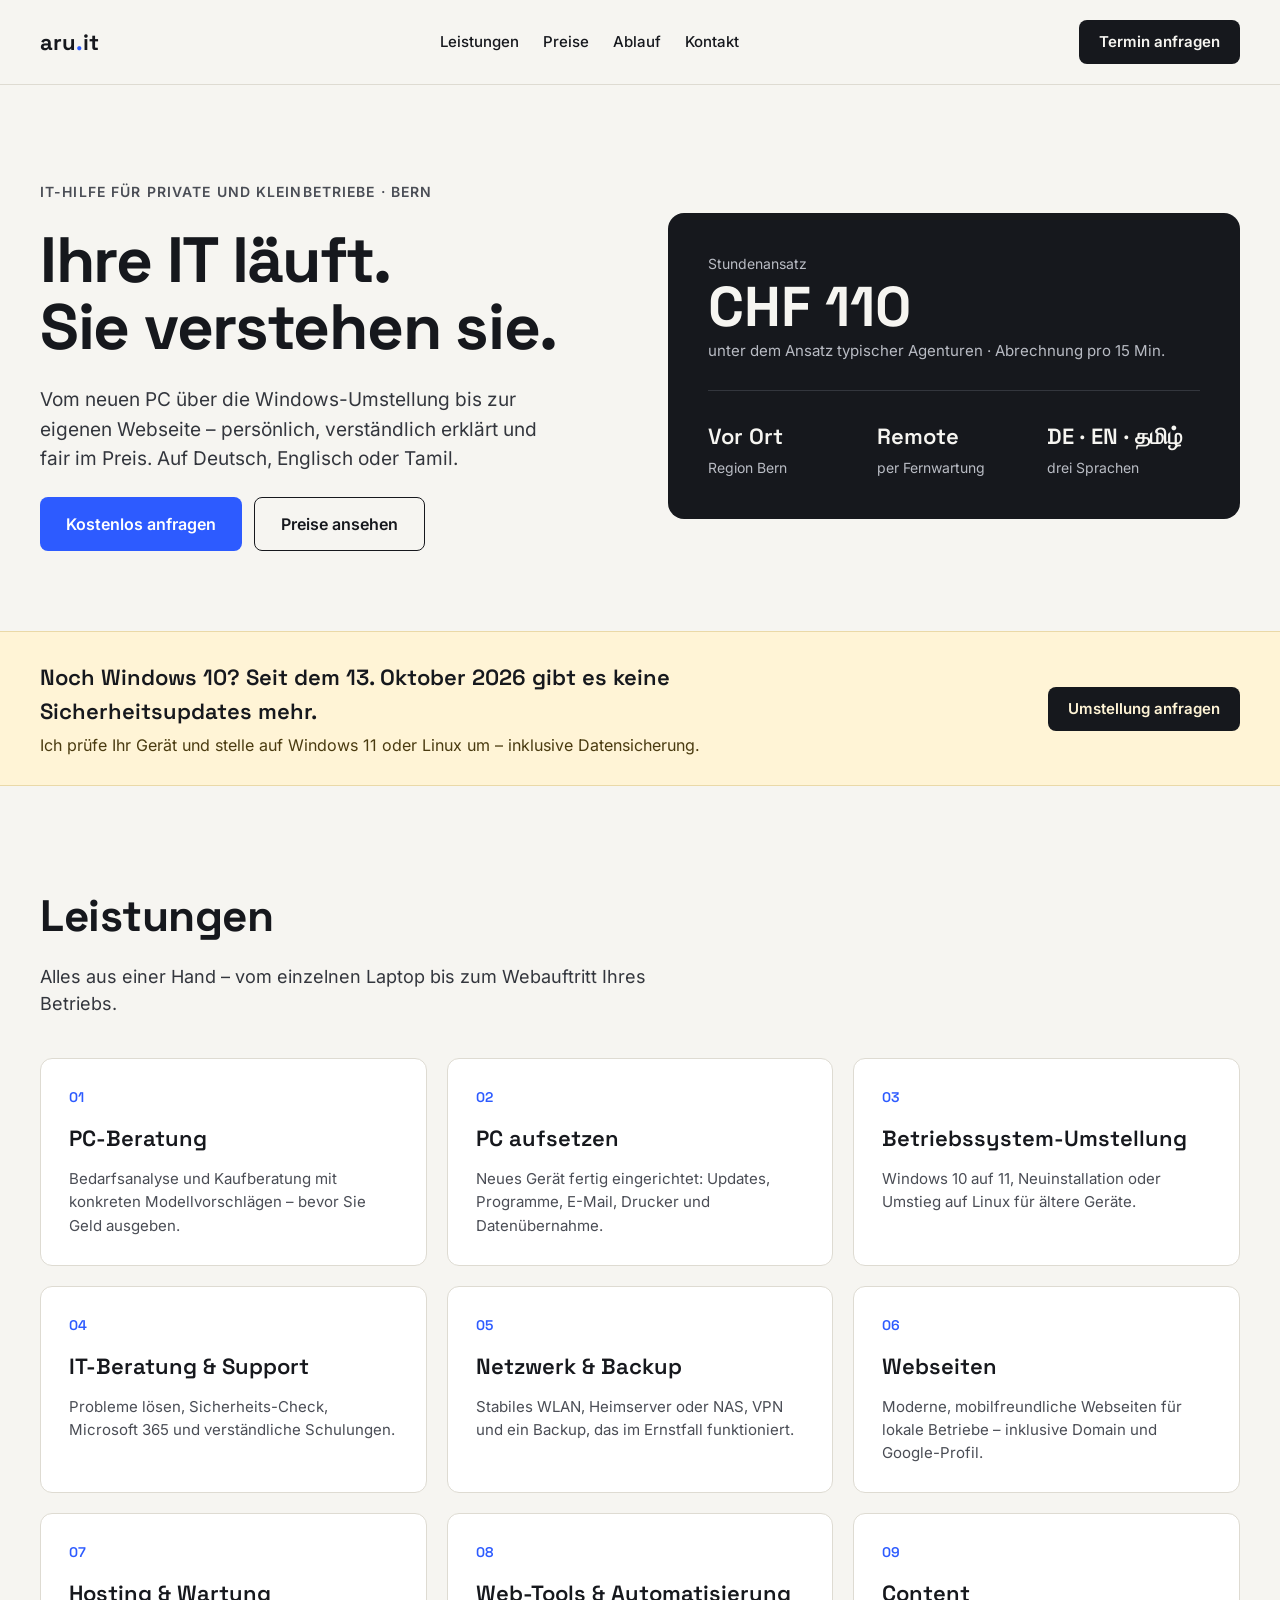
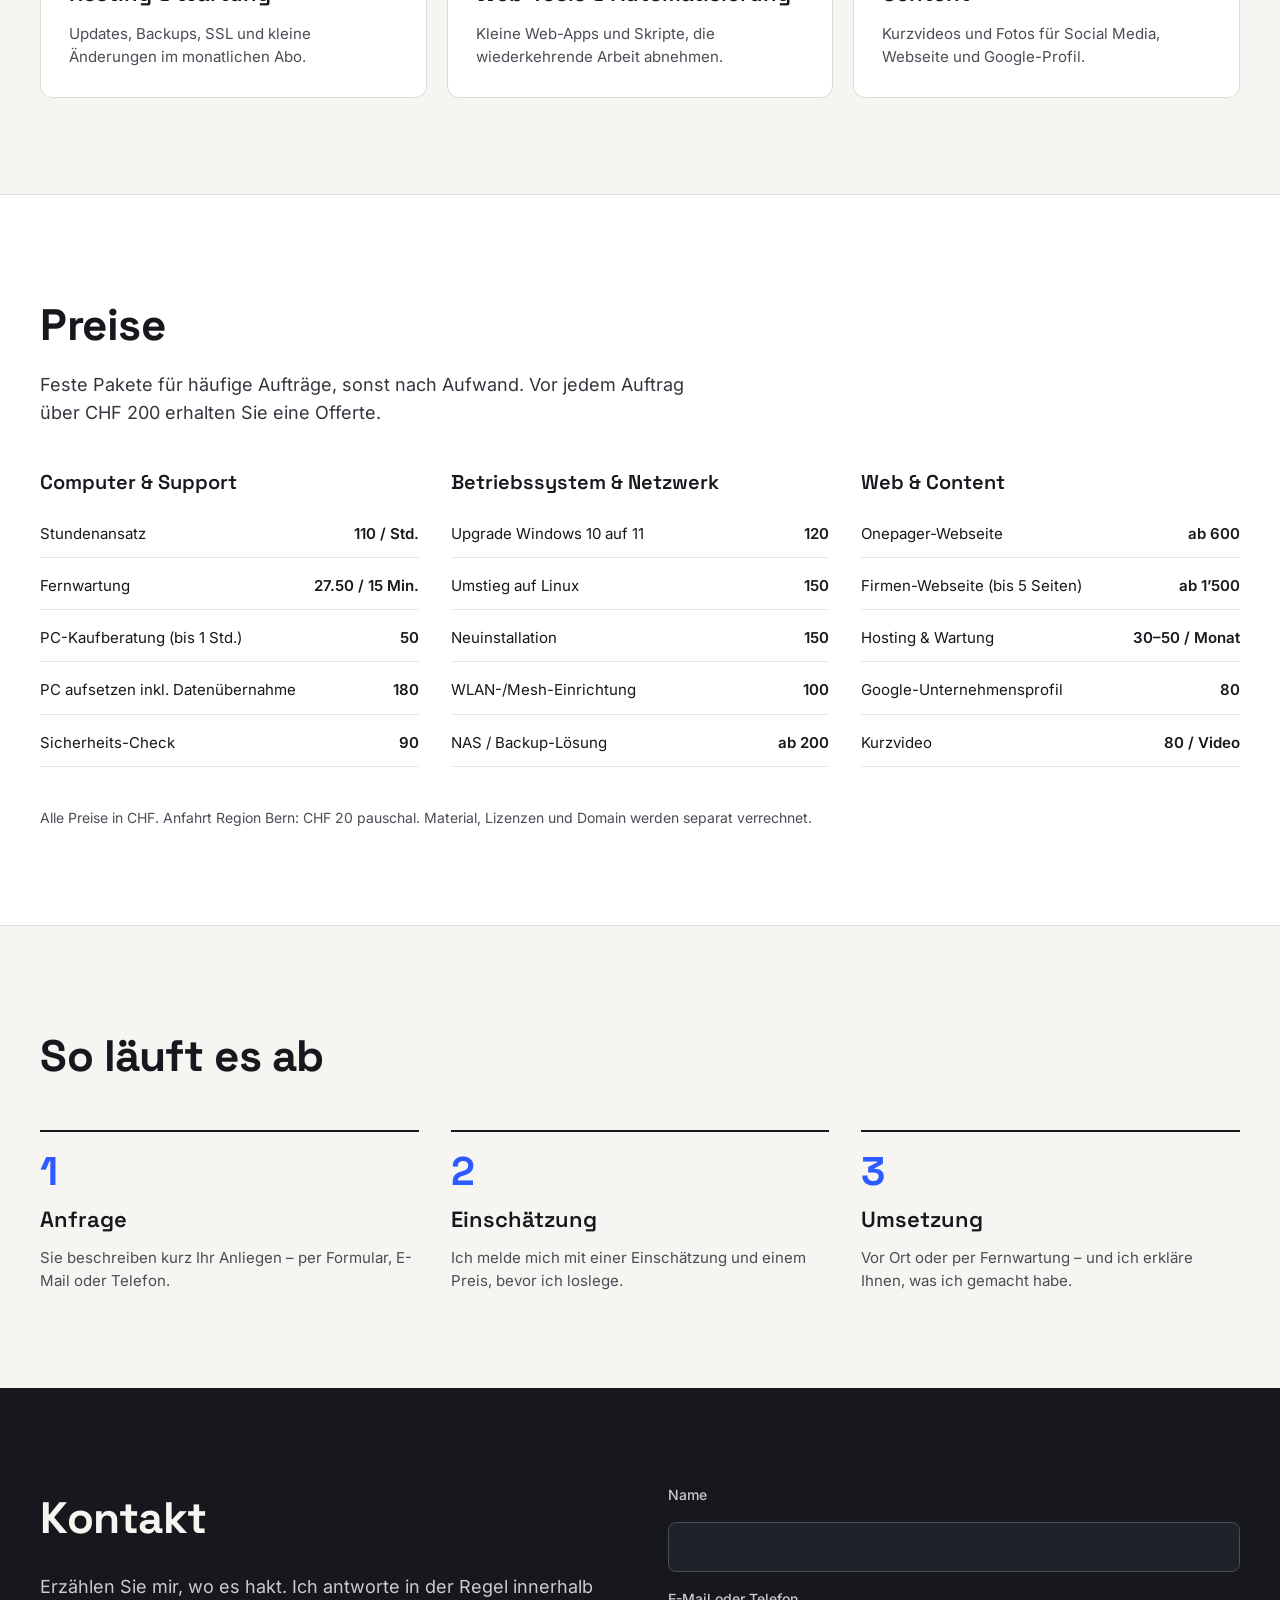
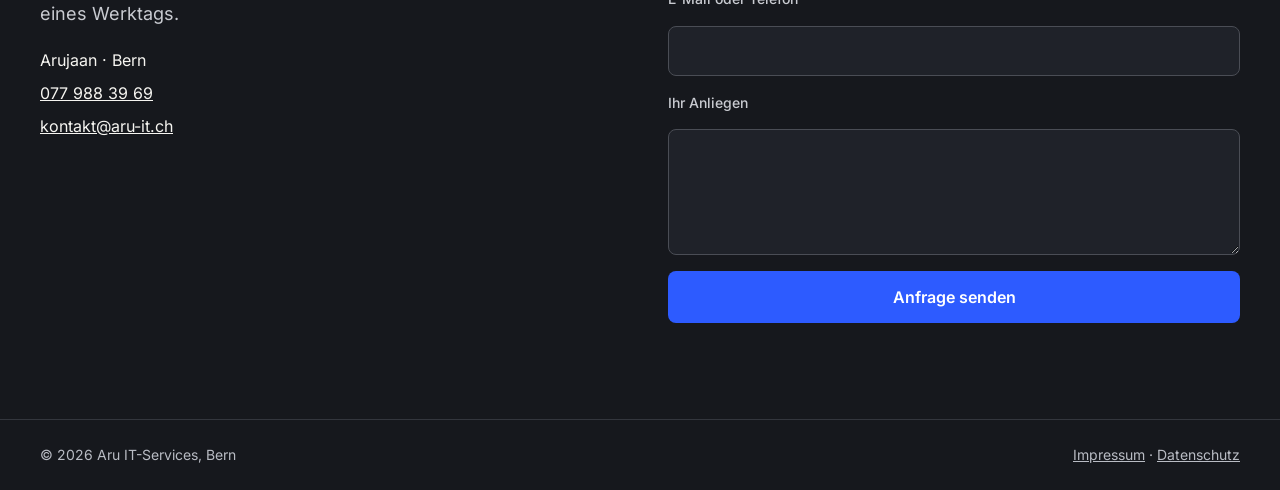
==== index.html @ 4f369b9f "Kontakt-E-Mail auf kontakt@aru-it.ch umgestellt Co-Authored-By: Claude Opus 5.5 <noreply@anthropic.c" ====
<!doctype html>
<html lang="de">
<head>
<meta charset="utf-8">
<meta name="viewport" content="width=device-width, initial-scale=1">
<title>Aru IT-Services – IT-Hilfe in Bern</title>
<meta name="description" content="IT-Hilfe für Private und Kleinbetriebe in Bern: PC-Beratung, Windows-Umstellung, Netzwerk, Backup und Webseiten.">
<link rel="stylesheet" href="/fonts/fonts.css">
<style>
body{margin:0;background:#F6F5F1}
a{color:#1F47D6}a:hover{color:#16181D}
</style>
<style>
html{scroll-behavior:smooth}
a:focus-visible,button:focus-visible,input:focus-visible,textarea:focus-visible{outline:2px solid #2D5BFF;outline-offset:3px}
@media (max-width:600px){h1{font-size:44px!important}}
</style>
</head>
<body>
<div style="font-family: Inter, system-ui, sans-serif; color: #16181D; background: #F6F5F1; line-height: 1.55">

<header style="border-bottom: 1px solid #DEDBD2; background: #F6F5F1">
<div style="max-width: 1200px; margin: 0 auto; padding: 20px 24px; display: flex; flex-wrap: wrap; align-items: center; justify-content: space-between; gap: 16px">
<a href="#top" style="font-family: 'Space Grotesk', sans-serif; font-weight: 700; font-size: 22px; color: #16181D; text-decoration: none">aru<span style="color: #2D5BFF">.</span>it</a>
<nav aria-label="Hauptnavigation" style="display: flex; flex-wrap: wrap; gap: 24px; font-size: 15px; font-weight: 500">
<a href="#leistungen" style="color: #16181D; text-decoration: none">Leistungen</a>
<a href="#preise" style="color: #16181D; text-decoration: none">Preise</a>
<a href="#ablauf" style="color: #16181D; text-decoration: none">Ablauf</a>
<a href="#kontakt" style="color: #16181D; text-decoration: none">Kontakt</a>
</nav>
<a href="#kontakt" style="display: inline-flex; align-items: center; min-height: 44px; padding: 0 20px; border-radius: 8px; background: #16181D; color: #F6F5F1; text-decoration: none; font-weight: 600; font-size: 15px">Termin anfragen</a>
</div>
</header>

<section id="top" style="max-width: 1200px; margin: 0 auto; padding: 96px 24px 80px; display: grid; grid-template-columns: repeat(auto-fit, minmax(320px, 1fr)); gap: 56px; align-items: center">
<div style="display: flex; flex-direction: column; gap: 24px">
<p style="margin: 0; font-size: 14px; font-weight: 600; letter-spacing: 0.08em; text-transform: uppercase; color: #4A4D55">IT-Hilfe für Private und Kleinbetriebe · Bern</p>
<h1 style="margin: 0; font-family: 'Space Grotesk', sans-serif; font-weight: 700; font-size: 64px; line-height: 1.05; letter-spacing: -0.02em">Ihre IT läuft.<br>Sie verstehen sie.</h1>
<p style="margin: 0; font-size: 19px; max-width: 520px; color: #33363D">Vom neuen PC über die Windows-Umstellung bis zur eigenen Webseite – persönlich, verständlich erklärt und fair im Preis. Auf Deutsch, Englisch oder Tamil.</p>
<div style="display: flex; flex-wrap: wrap; gap: 12px">
<a href="#kontakt" style="display: inline-flex; align-items: center; min-height: 52px; padding: 0 26px; border-radius: 8px; background: #2D5BFF; color: #FFFFFF; text-decoration: none; font-weight: 600; font-size: 16px">Kostenlos anfragen</a>
<a href="#preise" style="display: inline-flex; align-items: center; min-height: 52px; padding: 0 26px; border-radius: 8px; border: 1.5px solid #16181D; color: #16181D; text-decoration: none; font-weight: 600; font-size: 16px">Preise ansehen</a>
</div>
</div>
<div style="background: #16181D; color: #F6F5F1; border-radius: 16px; padding: 40px; display: flex; flex-direction: column; gap: 28px">
<div style="display: flex; flex-direction: column; gap: 4px">
<span style="font-size: 14px; color: #B9BCC4">Stundenansatz</span>
<span style="font-family: 'Space Grotesk', sans-serif; font-size: 56px; font-weight: 700; line-height: 1">CHF 110</span>
<span style="font-size: 15px; color: #B9BCC4">unter dem Ansatz typischer Agenturen · Abrechnung pro 15 Min.</span>
</div>
<div style="height: 1px; background: #33363D"></div>
<div style="display: grid; grid-template-columns: repeat(3, minmax(0, 1fr)); gap: 16px">
<div style="display: flex; flex-direction: column; gap: 4px"><span style="font-family: 'Space Grotesk', sans-serif; font-size: 22px; font-weight: 600">Vor Ort</span><span style="font-size: 14px; color: #B9BCC4">Region Bern</span></div>
<div style="display: flex; flex-direction: column; gap: 4px"><span style="font-family: 'Space Grotesk', sans-serif; font-size: 22px; font-weight: 600">Remote</span><span style="font-size: 14px; color: #B9BCC4">per Fernwartung</span></div>
<div style="display: flex; flex-direction: column; gap: 4px"><span style="font-family: 'Space Grotesk', sans-serif; font-size: 22px; font-weight: 600">DE · EN · தமிழ்</span><span style="font-size: 14px; color: #B9BCC4">drei Sprachen</span></div>
</div>
</div>
</section>

<section aria-labelledby="w10" style="background: #FFF4D6; border-top: 1px solid #EAD9A8; border-bottom: 1px solid #EAD9A8">
<div style="max-width: 1200px; margin: 0 auto; padding: 28px 24px; display: flex; flex-wrap: wrap; align-items: center; justify-content: space-between; gap: 16px">
<div style="display: flex; flex-direction: column; gap: 4px; max-width: 780px">
<h2 id="w10" style="margin: 0; font-family: 'Space Grotesk', sans-serif; font-size: 22px; font-weight: 600">Noch Windows 10? Seit dem 13. Oktober 2026 gibt es keine Sicherheitsupdates mehr.</h2>
<p style="margin: 0; font-size: 16px; color: #4A3B10">Ich prüfe Ihr Gerät und stelle auf Windows 11 oder Linux um – inklusive Datensicherung.</p>
</div>
<a href="#kontakt" style="display: inline-flex; align-items: center; min-height: 44px; padding: 0 20px; border-radius: 8px; background: #16181D; color: #FFF4D6; text-decoration: none; font-weight: 600; font-size: 15px">Umstellung anfragen</a>
</div>
</section>

<section id="leistungen" style="max-width: 1200px; margin: 0 auto; padding: 96px 24px; display: flex; flex-direction: column; gap: 40px">
<div style="display: flex; flex-direction: column; gap: 12px; max-width: 680px">
<h2 style="margin: 0; font-family: 'Space Grotesk', sans-serif; font-size: 44px; font-weight: 700; letter-spacing: -0.01em">Leistungen</h2>
<p style="margin: 0; font-size: 18px; color: #33363D">Alles aus einer Hand – vom einzelnen Laptop bis zum Webauftritt Ihres Betriebs.</p>
</div>
<div style="display: grid; grid-template-columns: repeat(auto-fill, minmax(300px, 1fr)); gap: 20px">

<article style="background: #FFFFFF; border: 1px solid #DEDBD2; border-radius: 12px; padding: 28px; display: flex; flex-direction: column; gap: 12px">
<span style="font-family: 'Space Grotesk', sans-serif; font-size: 14px; font-weight: 600; color: #2D5BFF">01</span>
<h3 style="margin: 0; font-family: 'Space Grotesk', sans-serif; font-size: 22px; font-weight: 600">PC-Beratung</h3>
<p style="margin: 0; font-size: 15px; color: #4A4D55">Bedarfsanalyse und Kaufberatung mit konkreten Modellvorschlägen – bevor Sie Geld ausgeben.</p>
</article>

<article style="background: #FFFFFF; border: 1px solid #DEDBD2; border-radius: 12px; padding: 28px; display: flex; flex-direction: column; gap: 12px">
<span style="font-family: 'Space Grotesk', sans-serif; font-size: 14px; font-weight: 600; color: #2D5BFF">02</span>
<h3 style="margin: 0; font-family: 'Space Grotesk', sans-serif; font-size: 22px; font-weight: 600">PC aufsetzen</h3>
<p style="margin: 0; font-size: 15px; color: #4A4D55">Neues Gerät fertig eingerichtet: Updates, Programme, E-Mail, Drucker und Datenübernahme.</p>
</article>

<article style="background: #FFFFFF; border: 1px solid #DEDBD2; border-radius: 12px; padding: 28px; display: flex; flex-direction: column; gap: 12px">
<span style="font-family: 'Space Grotesk', sans-serif; font-size: 14px; font-weight: 600; color: #2D5BFF">03</span>
<h3 style="margin: 0; font-family: 'Space Grotesk', sans-serif; font-size: 22px; font-weight: 600">Betriebssystem-Umstellung</h3>
<p style="margin: 0; font-size: 15px; color: #4A4D55">Windows 10 auf 11, Neuinstallation oder Umstieg auf Linux für ältere Geräte.</p>
</article>

<article style="background: #FFFFFF; border: 1px solid #DEDBD2; border-radius: 12px; padding: 28px; display: flex; flex-direction: column; gap: 12px">
<span style="font-family: 'Space Grotesk', sans-serif; font-size: 14px; font-weight: 600; color: #2D5BFF">04</span>
<h3 style="margin: 0; font-family: 'Space Grotesk', sans-serif; font-size: 22px; font-weight: 600">IT-Beratung &amp; Support</h3>
<p style="margin: 0; font-size: 15px; color: #4A4D55">Probleme lösen, Sicherheits-Check, Microsoft 365 und verständliche Schulungen.</p>
</article>

<article style="background: #FFFFFF; border: 1px solid #DEDBD2; border-radius: 12px; padding: 28px; display: flex; flex-direction: column; gap: 12px">
<span style="font-family: 'Space Grotesk', sans-serif; font-size: 14px; font-weight: 600; color: #2D5BFF">05</span>
<h3 style="margin: 0; font-family: 'Space Grotesk', sans-serif; font-size: 22px; font-weight: 600">Netzwerk &amp; Backup</h3>
<p style="margin: 0; font-size: 15px; color: #4A4D55">Stabiles WLAN, Heimserver oder NAS, VPN und ein Backup, das im Ernstfall funktioniert.</p>
</article>

<article style="background: #FFFFFF; border: 1px solid #DEDBD2; border-radius: 12px; padding: 28px; display: flex; flex-direction: column; gap: 12px">
<span style="font-family: 'Space Grotesk', sans-serif; font-size: 14px; font-weight: 600; color: #2D5BFF">06</span>
<h3 style="margin: 0; font-family: 'Space Grotesk', sans-serif; font-size: 22px; font-weight: 600">Webseiten</h3>
<p style="margin: 0; font-size: 15px; color: #4A4D55">Moderne, mobilfreundliche Webseiten für lokale Betriebe – inklusive Domain und Google-Profil.</p>
</article>

<article style="background: #FFFFFF; border: 1px solid #DEDBD2; border-radius: 12px; padding: 28px; display: flex; flex-direction: column; gap: 12px">
<span style="font-family: 'Space Grotesk', sans-serif; font-size: 14px; font-weight: 600; color: #2D5BFF">07</span>
<h3 style="margin: 0; font-family: 'Space Grotesk', sans-serif; font-size: 22px; font-weight: 600">Hosting &amp; Wartung</h3>
<p style="margin: 0; font-size: 15px; color: #4A4D55">Updates, Backups, SSL und kleine Änderungen im monatlichen Abo.</p>
</article>

<article style="background: #FFFFFF; border: 1px solid #DEDBD2; border-radius: 12px; padding: 28px; display: flex; flex-direction: column; gap: 12px">
<span style="font-family: 'Space Grotesk', sans-serif; font-size: 14px; font-weight: 600; color: #2D5BFF">08</span>
<h3 style="margin: 0; font-family: 'Space Grotesk', sans-serif; font-size: 22px; font-weight: 600">Web-Tools &amp; Automatisierung</h3>
<p style="margin: 0; font-size: 15px; color: #4A4D55">Kleine Web-Apps und Skripte, die wiederkehrende Arbeit abnehmen.</p>
</article>

<article style="background: #FFFFFF; border: 1px solid #DEDBD2; border-radius: 12px; padding: 28px; display: flex; flex-direction: column; gap: 12px">
<span style="font-family: 'Space Grotesk', sans-serif; font-size: 14px; font-weight: 600; color: #2D5BFF">09</span>
<h3 style="margin: 0; font-family: 'Space Grotesk', sans-serif; font-size: 22px; font-weight: 600">Content</h3>
<p style="margin: 0; font-size: 15px; color: #4A4D55">Kurzvideos und Fotos für Social Media, Webseite und Google-Profil.</p>
</article>

</div>
</section>

<section id="preise" style="background: #FFFFFF; border-top: 1px solid #DEDBD2; border-bottom: 1px solid #DEDBD2">
<div style="max-width: 1200px; margin: 0 auto; padding: 96px 24px; display: flex; flex-direction: column; gap: 40px">
<div style="display: flex; flex-direction: column; gap: 12px; max-width: 680px">
<h2 style="margin: 0; font-family: 'Space Grotesk', sans-serif; font-size: 44px; font-weight: 700; letter-spacing: -0.01em">Preise</h2>
<p style="margin: 0; font-size: 18px; color: #33363D">Feste Pakete für häufige Aufträge, sonst nach Aufwand. Vor jedem Auftrag über CHF 200 erhalten Sie eine Offerte.</p>
</div>
<div style="display: grid; grid-template-columns: repeat(auto-fit, minmax(300px, 1fr)); gap: 32px">

<div style="display: flex; flex-direction: column; gap: 4px">
<h3 style="margin: 0 0 8px; font-family: 'Space Grotesk', sans-serif; font-size: 20px; font-weight: 600">Computer &amp; Support</h3>

<div style="display: flex; justify-content: space-between; gap: 16px; padding: 12px 0; border-bottom: 1px solid #EAE7DF; font-size: 15px">
<span>Stundenansatz</span>
<span style="font-weight: 600; white-space: nowrap">110 / Std.</span>
</div>

<div style="display: flex; justify-content: space-between; gap: 16px; padding: 12px 0; border-bottom: 1px solid #EAE7DF; font-size: 15px">
<span>Fernwartung</span>
<span style="font-weight: 600; white-space: nowrap">27.50 / 15 Min.</span>
</div>

<div style="display: flex; justify-content: space-between; gap: 16px; padding: 12px 0; border-bottom: 1px solid #EAE7DF; font-size: 15px">
<span>PC-Kaufberatung (bis 1 Std.)</span>
<span style="font-weight: 600; white-space: nowrap">50</span>
</div>

<div style="display: flex; justify-content: space-between; gap: 16px; padding: 12px 0; border-bottom: 1px solid #EAE7DF; font-size: 15px">
<span>PC aufsetzen inkl. Datenübernahme</span>
<span style="font-weight: 600; white-space: nowrap">180</span>
</div>

<div style="display: flex; justify-content: space-between; gap: 16px; padding: 12px 0; border-bottom: 1px solid #EAE7DF; font-size: 15px">
<span>Sicherheits-Check</span>
<span style="font-weight: 600; white-space: nowrap">90</span>
</div>

</div>
<div style="display: flex; flex-direction: column; gap: 4px">
<h3 style="margin: 0 0 8px; font-family: 'Space Grotesk', sans-serif; font-size: 20px; font-weight: 600">Betriebssystem &amp; Netzwerk</h3>

<div style="display: flex; justify-content: space-between; gap: 16px; padding: 12px 0; border-bottom: 1px solid #EAE7DF; font-size: 15px">
<span>Upgrade Windows 10 auf 11</span>
<span style="font-weight: 600; white-space: nowrap">120</span>
</div>

<div style="display: flex; justify-content: space-between; gap: 16px; padding: 12px 0; border-bottom: 1px solid #EAE7DF; font-size: 15px">
<span>Umstieg auf Linux</span>
<span style="font-weight: 600; white-space: nowrap">150</span>
</div>

<div style="display: flex; justify-content: space-between; gap: 16px; padding: 12px 0; border-bottom: 1px solid #EAE7DF; font-size: 15px">
<span>Neuinstallation</span>
<span style="font-weight: 600; white-space: nowrap">150</span>
</div>

<div style="display: flex; justify-content: space-between; gap: 16px; padding: 12px 0; border-bottom: 1px solid #EAE7DF; font-size: 15px">
<span>WLAN-/Mesh-Einrichtung</span>
<span style="font-weight: 600; white-space: nowrap">100</span>
</div>

<div style="display: flex; justify-content: space-between; gap: 16px; padding: 12px 0; border-bottom: 1px solid #EAE7DF; font-size: 15px">
<span>NAS / Backup-Lösung</span>
<span style="font-weight: 600; white-space: nowrap">ab 200</span>
</div>

</div>
<div style="display: flex; flex-direction: column; gap: 4px">
<h3 style="margin: 0 0 8px; font-family: 'Space Grotesk', sans-serif; font-size: 20px; font-weight: 600">Web &amp; Content</h3>

<div style="display: flex; justify-content: space-between; gap: 16px; padding: 12px 0; border-bottom: 1px solid #EAE7DF; font-size: 15px">
<span>Onepager-Webseite</span>
<span style="font-weight: 600; white-space: nowrap">ab 600</span>
</div>

<div style="display: flex; justify-content: space-between; gap: 16px; padding: 12px 0; border-bottom: 1px solid #EAE7DF; font-size: 15px">
<span>Firmen-Webseite (bis 5 Seiten)</span>
<span style="font-weight: 600; white-space: nowrap">ab 1’500</span>
</div>

<div style="display: flex; justify-content: space-between; gap: 16px; padding: 12px 0; border-bottom: 1px solid #EAE7DF; font-size: 15px">
<span>Hosting &amp; Wartung</span>
<span style="font-weight: 600; white-space: nowrap">30–50 / Monat</span>
</div>

<div style="display: flex; justify-content: space-between; gap: 16px; padding: 12px 0; border-bottom: 1px solid #EAE7DF; font-size: 15px">
<span>Google-Unternehmensprofil</span>
<span style="font-weight: 600; white-space: nowrap">80</span>
</div>

<div style="display: flex; justify-content: space-between; gap: 16px; padding: 12px 0; border-bottom: 1px solid #EAE7DF; font-size: 15px">
<span>Kurzvideo</span>
<span style="font-weight: 600; white-space: nowrap">80 / Video</span>
</div>

</div>
</div>
<p style="margin: 0; font-size: 14px; color: #4A4D55">Alle Preise in CHF. Anfahrt Region Bern: CHF 20 pauschal. Material, Lizenzen und Domain werden separat verrechnet.</p>
</div>
</section>

<section id="ablauf" style="max-width: 1200px; margin: 0 auto; padding: 96px 24px; display: flex; flex-direction: column; gap: 40px">
<h2 style="margin: 0; font-family: 'Space Grotesk', sans-serif; font-size: 44px; font-weight: 700; letter-spacing: -0.01em">So läuft es ab</h2>
<ol style="margin: 0; padding: 0; list-style: none; display: grid; grid-template-columns: repeat(auto-fit, minmax(260px, 1fr)); gap: 32px">
<li style="display: flex; flex-direction: column; gap: 10px; border-top: 2px solid #16181D; padding-top: 20px">
<span style="font-family: 'Space Grotesk', sans-serif; font-size: 40px; font-weight: 700; color: #2D5BFF; line-height: 1">1</span>
<h3 style="margin: 0; font-family: 'Space Grotesk', sans-serif; font-size: 22px; font-weight: 600">Anfrage</h3>
<p style="margin: 0; font-size: 15px; color: #4A4D55">Sie beschreiben kurz Ihr Anliegen – per Formular, E-Mail oder Telefon.</p>
</li>
<li style="display: flex; flex-direction: column; gap: 10px; border-top: 2px solid #16181D; padding-top: 20px">
<span style="font-family: 'Space Grotesk', sans-serif; font-size: 40px; font-weight: 700; color: #2D5BFF; line-height: 1">2</span>
<h3 style="margin: 0; font-family: 'Space Grotesk', sans-serif; font-size: 22px; font-weight: 600">Einschätzung</h3>
<p style="margin: 0; font-size: 15px; color: #4A4D55">Ich melde mich mit einer Einschätzung und einem Preis, bevor ich loslege.</p>
</li>
<li style="display: flex; flex-direction: column; gap: 10px; border-top: 2px solid #16181D; padding-top: 20px">
<span style="font-family: 'Space Grotesk', sans-serif; font-size: 40px; font-weight: 700; color: #2D5BFF; line-height: 1">3</span>
<h3 style="margin: 0; font-family: 'Space Grotesk', sans-serif; font-size: 22px; font-weight: 600">Umsetzung</h3>
<p style="margin: 0; font-size: 15px; color: #4A4D55">Vor Ort oder per Fernwartung – und ich erkläre Ihnen, was ich gemacht habe.</p>
</li>
</ol>
</section>

<section id="kontakt" style="background: #16181D; color: #F6F5F1">
<div style="max-width: 1200px; margin: 0 auto; padding: 96px 24px; display: grid; grid-template-columns: repeat(auto-fit, minmax(320px, 1fr)); gap: 56px">
<div style="display: flex; flex-direction: column; gap: 20px">
<h2 style="margin: 0; font-family: 'Space Grotesk', sans-serif; font-size: 44px; font-weight: 700; letter-spacing: -0.01em">Kontakt</h2>
<p style="margin: 0; font-size: 18px; color: #C9CBD1">Erzählen Sie mir, wo es hakt. Ich antworte in der Regel innerhalb eines Werktags.</p>
<div style="display: flex; flex-direction: column; gap: 8px; font-size: 16px">
<span>Arujaan · Bern</span>
<a href="tel:+41779883969" style="color: #F6F5F1">077 988 39 69</a>
<a href="mailto:kontakt@aru-it.ch" style="color: #F6F5F1">kontakt@aru-it.ch</a>
</div>
</div>
<form action="mailto:kontakt@aru-it.ch" method="post" enctype="text/plain" style="display: flex; flex-direction: column; gap: 16px">
<label for="f-name" style="font-size: 14px; font-weight: 500; color: #C9CBD1">Name</label>
<input id="f-name" name="Name" type="text" required style="min-height: 48px; padding: 0 14px; border-radius: 8px; border: 1px solid #4A4D55; background: #1F2229; color: #F6F5F1; font-size: 16px; font-family: inherit">
<label for="f-mail" style="font-size: 14px; font-weight: 500; color: #C9CBD1">E-Mail oder Telefon</label>
<input id="f-mail" name="Kontakt" type="text" required style="min-height: 48px; padding: 0 14px; border-radius: 8px; border: 1px solid #4A4D55; background: #1F2229; color: #F6F5F1; font-size: 16px; font-family: inherit">
<label for="f-msg" style="font-size: 14px; font-weight: 500; color: #C9CBD1">Ihr Anliegen</label>
<textarea id="f-msg" name="Anliegen" required rows="5" style="padding: 12px 14px; border-radius: 8px; border: 1px solid #4A4D55; background: #1F2229; color: #F6F5F1; font-size: 16px; font-family: inherit; resize: vertical"></textarea>
<button type="submit" style="min-height: 52px; border: 0; border-radius: 8px; background: #2D5BFF; color: #FFFFFF; font-weight: 600; font-size: 16px; font-family: inherit; cursor: pointer">Anfrage senden</button>
</form>
</div>
</section>

<footer style="background: #16181D; border-top: 1px solid #33363D; color: #B9BCC4">
<div style="max-width: 1200px; margin: 0 auto; padding: 24px; display: flex; flex-wrap: wrap; justify-content: space-between; gap: 12px; font-size: 14px">
<span>© 2026 Aru IT-Services, Bern</span>
<span><a href="/impressum.html" style="color: #B9BCC4">Impressum</a> · <a href="/datenschutz.html" style="color: #B9BCC4">Datenschutz</a></span>
</div>
</footer>

</div>
</body>
</html>
---- fonts/fonts.css ----
@font-face{font-family:'Inter';font-style:normal;font-weight:400;font-display:swap;src:url('/fonts/inter-latin-400-normal.woff2') format('woff2');}
@font-face{font-family:'Inter';font-style:normal;font-weight:500;font-display:swap;src:url('/fonts/inter-latin-500-normal.woff2') format('woff2');}
@font-face{font-family:'Inter';font-style:normal;font-weight:600;font-display:swap;src:url('/fonts/inter-latin-600-normal.woff2') format('woff2');}
@font-face{font-family:'Space Grotesk';font-style:normal;font-weight:500;font-display:swap;src:url('/fonts/space-grotesk-latin-500-normal.woff2') format('woff2');}
@font-face{font-family:'Space Grotesk';font-style:normal;font-weight:600;font-display:swap;src:url('/fonts/space-grotesk-latin-600-normal.woff2') format('woff2');}
@font-face{font-family:'Space Grotesk';font-style:normal;font-weight:700;font-display:swap;src:url('/fonts/space-grotesk-latin-700-normal.woff2') format('woff2');}
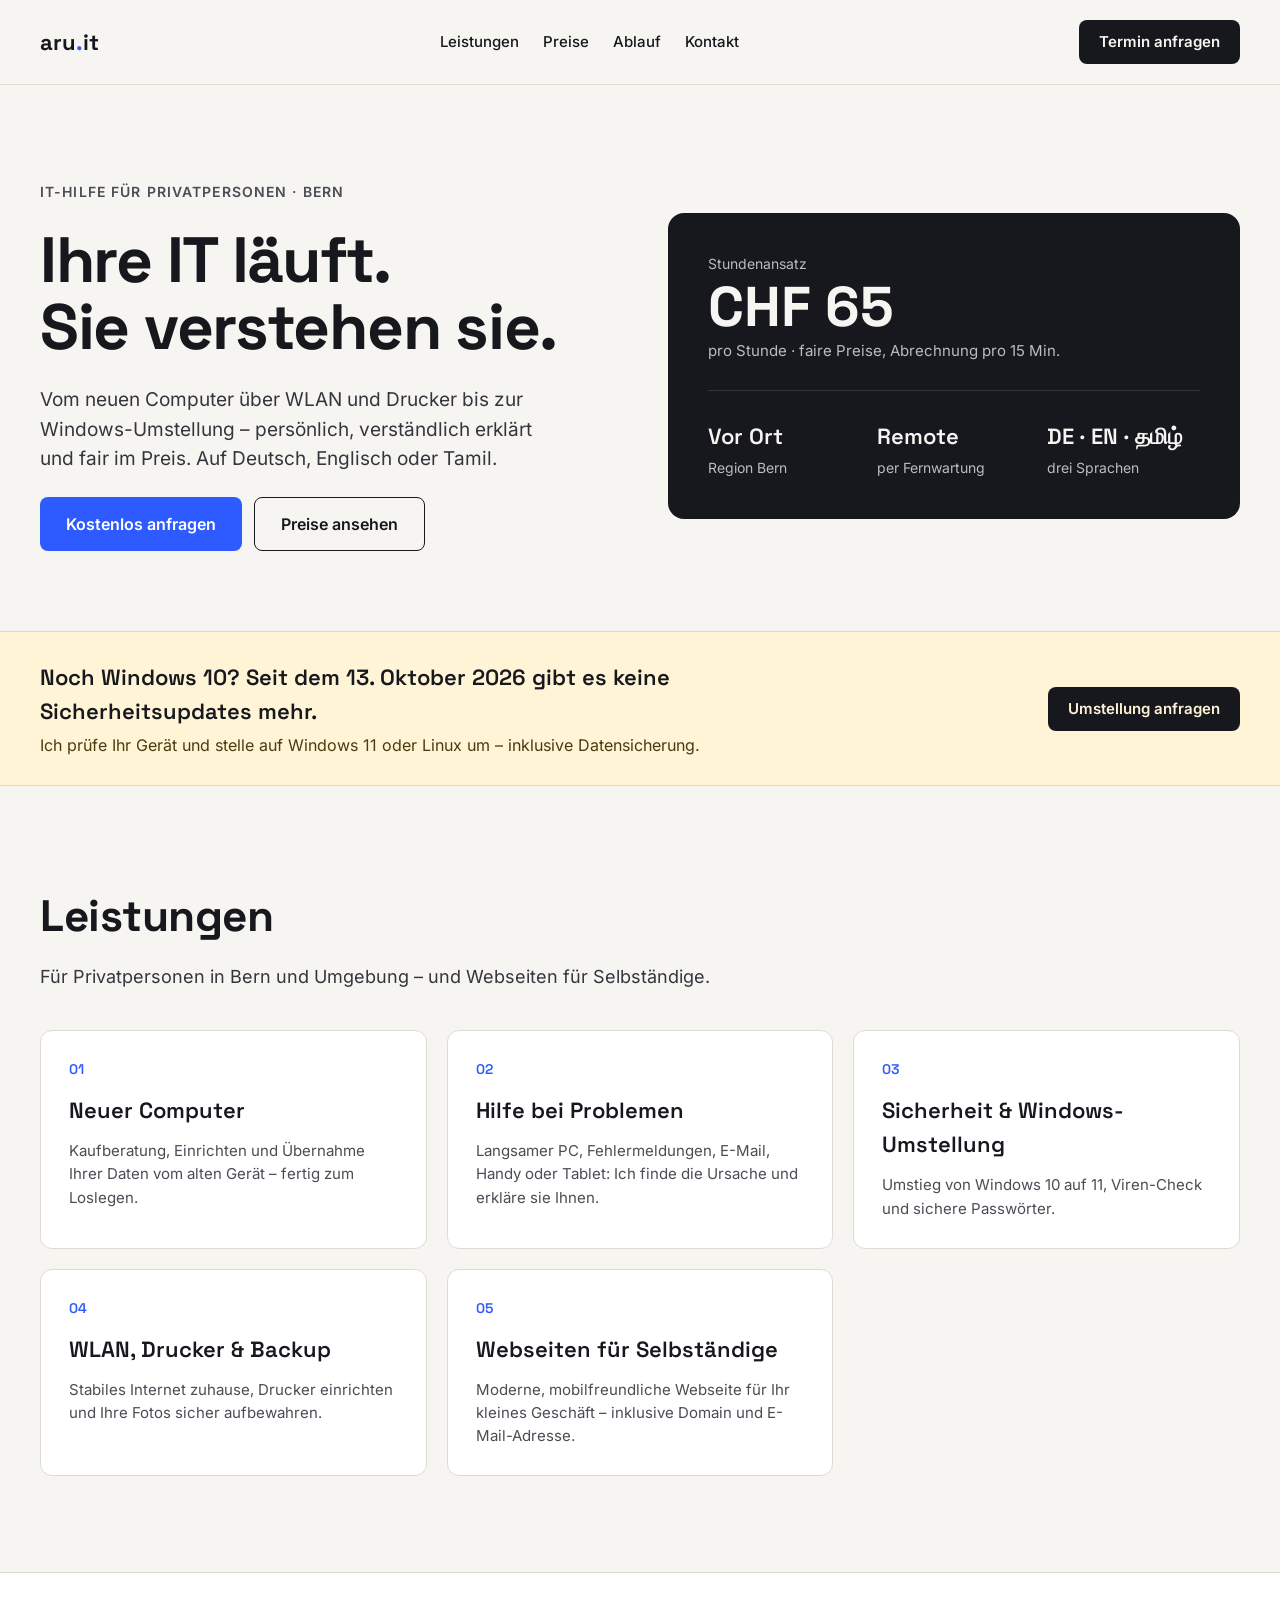
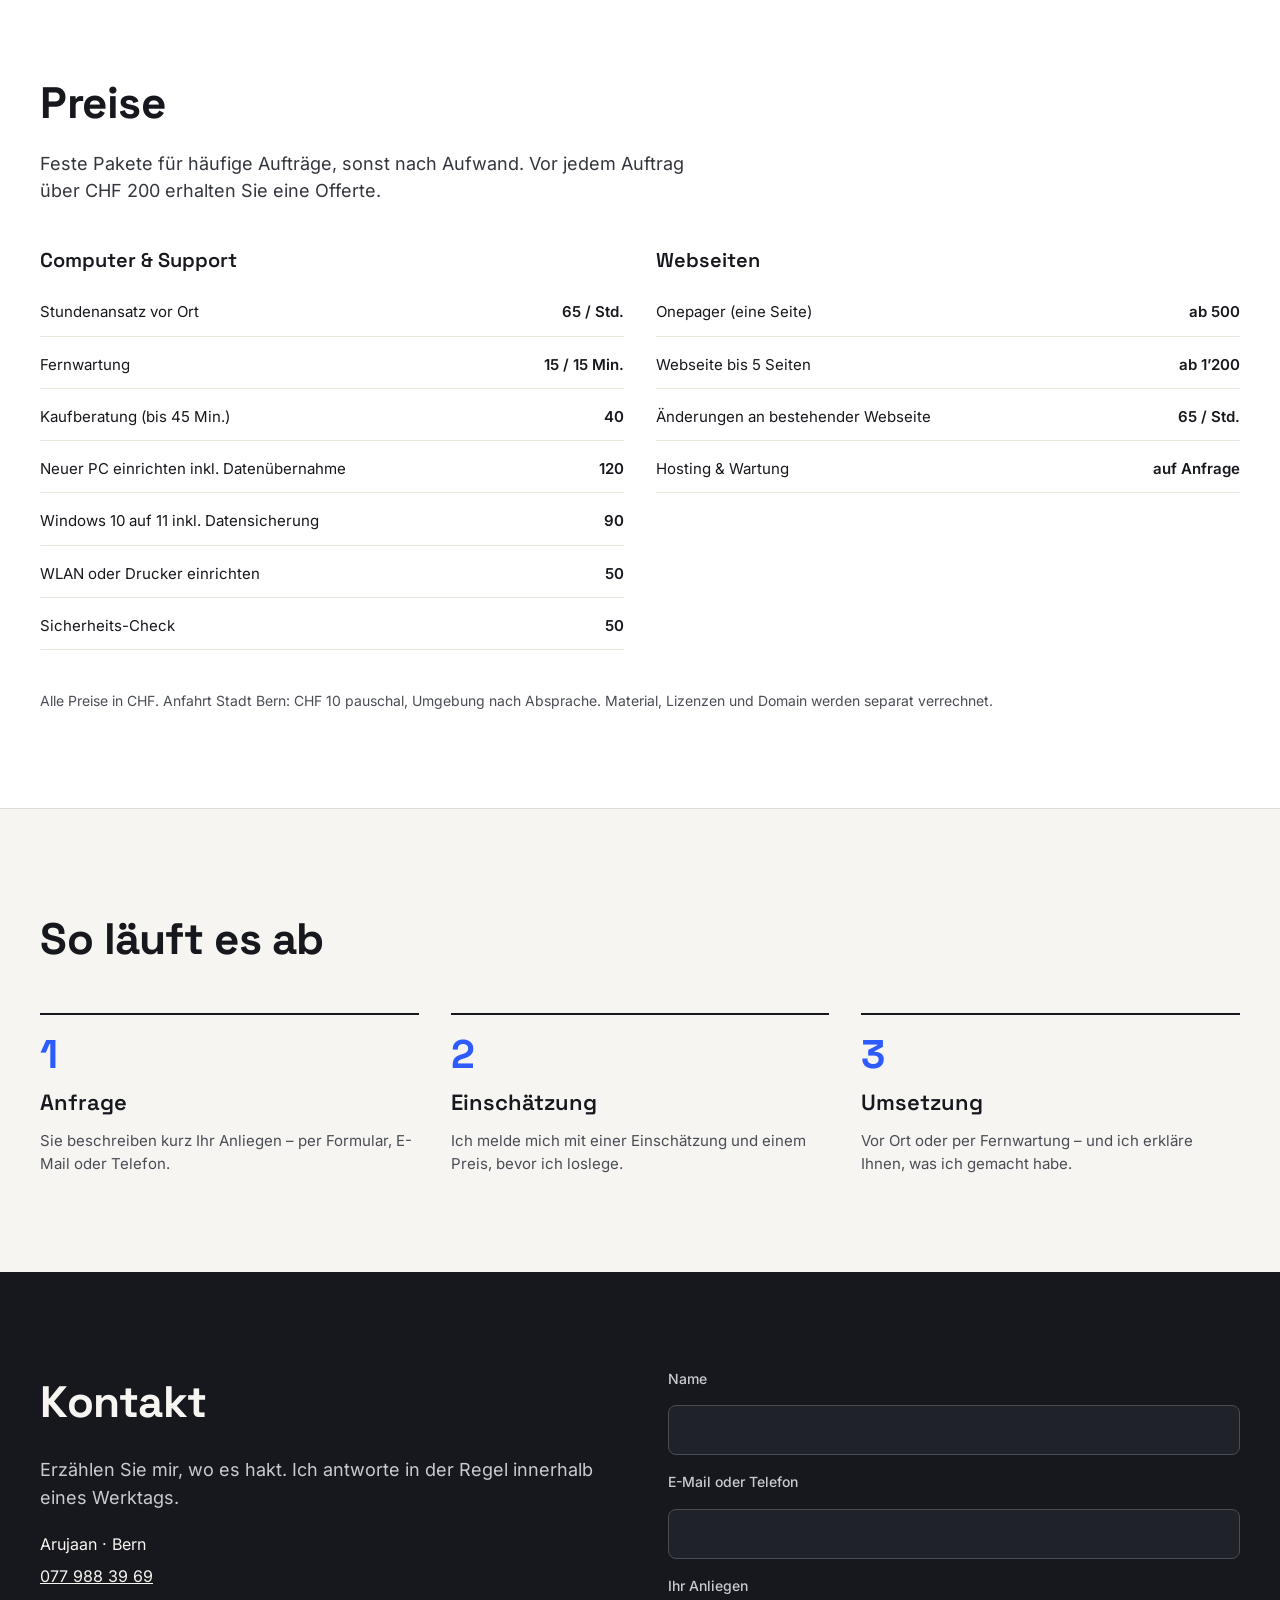
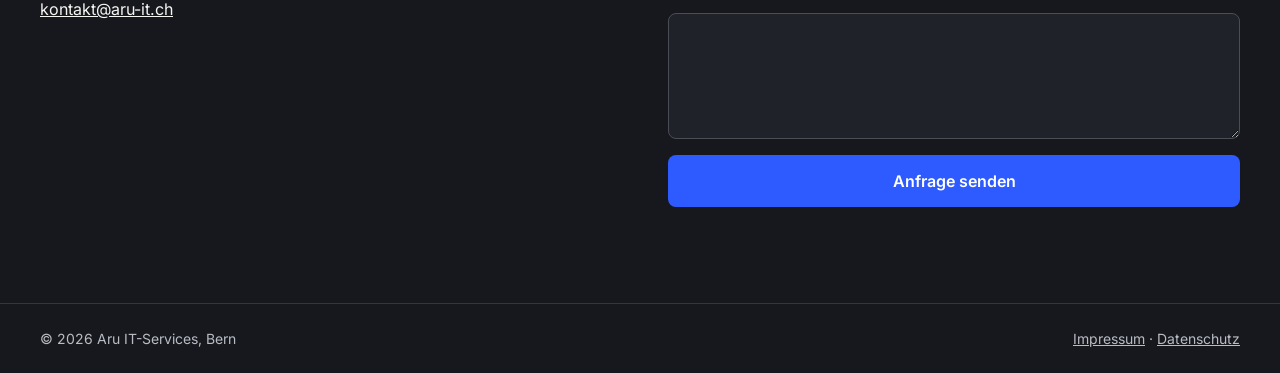
==== commit 8e24b83b: "Leistungen auf 5 reduziert, Preise für Privatpersonen angepasst Co-Authored-By: Claude Opus 5.5 <nor" ====
--- a/index.html
+++ b/index.html
@@ -4,7 +4,7 @@
 <meta charset="utf-8">
 <meta name="viewport" content="width=device-width, initial-scale=1">
 <title>Aru IT-Services – IT-Hilfe in Bern</title>
-<meta name="description" content="IT-Hilfe für Private und Kleinbetriebe in Bern: PC-Beratung, Windows-Umstellung, Netzwerk, Backup und Webseiten.">
+<meta name="description" content="Persönliche IT-Hilfe für Privatpersonen in Bern: neuer Computer, Hilfe bei Problemen, Windows-Umstellung, WLAN und Backup – und Webseiten für Selbständige.">
 <link rel="stylesheet" href="/fonts/fonts.css">
 <style>
 body{margin:0;background:#F6F5F1}
@@ -34,9 +34,9 @@
 
 <section id="top" style="max-width: 1200px; margin: 0 auto; padding: 96px 24px 80px; display: grid; grid-template-columns: repeat(auto-fit, minmax(320px, 1fr)); gap: 56px; align-items: center">
 <div style="display: flex; flex-direction: column; gap: 24px">
-<p style="margin: 0; font-size: 14px; font-weight: 600; letter-spacing: 0.08em; text-transform: uppercase; color: #4A4D55">IT-Hilfe für Private und Kleinbetriebe · Bern</p>
+<p style="margin: 0; font-size: 14px; font-weight: 600; letter-spacing: 0.08em; text-transform: uppercase; color: #4A4D55">IT-Hilfe für Privatpersonen · Bern</p>
 <h1 style="margin: 0; font-family: 'Space Grotesk', sans-serif; font-weight: 700; font-size: 64px; line-height: 1.05; letter-spacing: -0.02em">Ihre IT läuft.<br>Sie verstehen sie.</h1>
-<p style="margin: 0; font-size: 19px; max-width: 520px; color: #33363D">Vom neuen PC über die Windows-Umstellung bis zur eigenen Webseite – persönlich, verständlich erklärt und fair im Preis. Auf Deutsch, Englisch oder Tamil.</p>
+<p style="margin: 0; font-size: 19px; max-width: 520px; color: #33363D">Vom neuen Computer über WLAN und Drucker bis zur Windows-Umstellung – persönlich, verständlich erklärt und fair im Preis. Auf Deutsch, Englisch oder Tamil.</p>
 <div style="display: flex; flex-wrap: wrap; gap: 12px">
 <a href="#kontakt" style="display: inline-flex; align-items: center; min-height: 52px; padding: 0 26px; border-radius: 8px; background: #2D5BFF; color: #FFFFFF; text-decoration: none; font-weight: 600; font-size: 16px">Kostenlos anfragen</a>
 <a href="#preise" style="display: inline-flex; align-items: center; min-height: 52px; padding: 0 26px; border-radius: 8px; border: 1.5px solid #16181D; color: #16181D; text-decoration: none; font-weight: 600; font-size: 16px">Preise ansehen</a>
@@ -45,8 +45,8 @@
 <div style="background: #16181D; color: #F6F5F1; border-radius: 16px; padding: 40px; display: flex; flex-direction: column; gap: 28px">
 <div style="display: flex; flex-direction: column; gap: 4px">
 <span style="font-size: 14px; color: #B9BCC4">Stundenansatz</span>
-<span style="font-family: 'Space Grotesk', sans-serif; font-size: 56px; font-weight: 700; line-height: 1">CHF 110</span>
-<span style="font-size: 15px; color: #B9BCC4">unter dem Ansatz typischer Agenturen · Abrechnung pro 15 Min.</span>
+<span style="font-family: 'Space Grotesk', sans-serif; font-size: 56px; font-weight: 700; line-height: 1">CHF 65</span>
+<span style="font-size: 15px; color: #B9BCC4">pro Stunde · faire Preise, Abrechnung pro 15 Min.</span>
 </div>
 <div style="height: 1px; background: #33363D"></div>
 <div style="display: grid; grid-template-columns: repeat(3, minmax(0, 1fr)); gap: 16px">
@@ -70,64 +70,35 @@
 <section id="leistungen" style="max-width: 1200px; margin: 0 auto; padding: 96px 24px; display: flex; flex-direction: column; gap: 40px">
 <div style="display: flex; flex-direction: column; gap: 12px; max-width: 680px">
 <h2 style="margin: 0; font-family: 'Space Grotesk', sans-serif; font-size: 44px; font-weight: 700; letter-spacing: -0.01em">Leistungen</h2>
-<p style="margin: 0; font-size: 18px; color: #33363D">Alles aus einer Hand – vom einzelnen Laptop bis zum Webauftritt Ihres Betriebs.</p>
+<p style="margin: 0; font-size: 18px; color: #33363D">Für Privatpersonen in Bern und Umgebung – und Webseiten für Selbständige.</p>
 </div>
 <div style="display: grid; grid-template-columns: repeat(auto-fill, minmax(300px, 1fr)); gap: 20px">
 
 <article style="background: #FFFFFF; border: 1px solid #DEDBD2; border-radius: 12px; padding: 28px; display: flex; flex-direction: column; gap: 12px">
 <span style="font-family: 'Space Grotesk', sans-serif; font-size: 14px; font-weight: 600; color: #2D5BFF">01</span>
-<h3 style="margin: 0; font-family: 'Space Grotesk', sans-serif; font-size: 22px; font-weight: 600">PC-Beratung</h3>
-<p style="margin: 0; font-size: 15px; color: #4A4D55">Bedarfsanalyse und Kaufberatung mit konkreten Modellvorschlägen – bevor Sie Geld ausgeben.</p>
-</article>
-
+<h3 style="margin: 0; font-family: 'Space Grotesk', sans-serif; font-size: 22px; font-weight: 600">Neuer Computer</h3>
+<p style="margin: 0; font-size: 15px; color: #4A4D55">Kaufberatung, Einrichten und Übernahme Ihrer Daten vom alten Gerät – fertig zum Loslegen.</p>
+</article>
 <article style="background: #FFFFFF; border: 1px solid #DEDBD2; border-radius: 12px; padding: 28px; display: flex; flex-direction: column; gap: 12px">
 <span style="font-family: 'Space Grotesk', sans-serif; font-size: 14px; font-weight: 600; color: #2D5BFF">02</span>
-<h3 style="margin: 0; font-family: 'Space Grotesk', sans-serif; font-size: 22px; font-weight: 600">PC aufsetzen</h3>
-<p style="margin: 0; font-size: 15px; color: #4A4D55">Neues Gerät fertig eingerichtet: Updates, Programme, E-Mail, Drucker und Datenübernahme.</p>
-</article>
-
+<h3 style="margin: 0; font-family: 'Space Grotesk', sans-serif; font-size: 22px; font-weight: 600">Hilfe bei Problemen</h3>
+<p style="margin: 0; font-size: 15px; color: #4A4D55">Langsamer PC, Fehlermeldungen, E-Mail, Handy oder Tablet: Ich finde die Ursache und erkläre sie Ihnen.</p>
+</article>
 <article style="background: #FFFFFF; border: 1px solid #DEDBD2; border-radius: 12px; padding: 28px; display: flex; flex-direction: column; gap: 12px">
 <span style="font-family: 'Space Grotesk', sans-serif; font-size: 14px; font-weight: 600; color: #2D5BFF">03</span>
-<h3 style="margin: 0; font-family: 'Space Grotesk', sans-serif; font-size: 22px; font-weight: 600">Betriebssystem-Umstellung</h3>
-<p style="margin: 0; font-size: 15px; color: #4A4D55">Windows 10 auf 11, Neuinstallation oder Umstieg auf Linux für ältere Geräte.</p>
-</article>
-
+<h3 style="margin: 0; font-family: 'Space Grotesk', sans-serif; font-size: 22px; font-weight: 600">Sicherheit &amp; Windows-Umstellung</h3>
+<p style="margin: 0; font-size: 15px; color: #4A4D55">Umstieg von Windows 10 auf 11, Viren-Check und sichere Passwörter.</p>
+</article>
 <article style="background: #FFFFFF; border: 1px solid #DEDBD2; border-radius: 12px; padding: 28px; display: flex; flex-direction: column; gap: 12px">
 <span style="font-family: 'Space Grotesk', sans-serif; font-size: 14px; font-weight: 600; color: #2D5BFF">04</span>
-<h3 style="margin: 0; font-family: 'Space Grotesk', sans-serif; font-size: 22px; font-weight: 600">IT-Beratung &amp; Support</h3>
-<p style="margin: 0; font-size: 15px; color: #4A4D55">Probleme lösen, Sicherheits-Check, Microsoft 365 und verständliche Schulungen.</p>
-</article>
-
+<h3 style="margin: 0; font-family: 'Space Grotesk', sans-serif; font-size: 22px; font-weight: 600">WLAN, Drucker &amp; Backup</h3>
+<p style="margin: 0; font-size: 15px; color: #4A4D55">Stabiles Internet zuhause, Drucker einrichten und Ihre Fotos sicher aufbewahren.</p>
+</article>
 <article style="background: #FFFFFF; border: 1px solid #DEDBD2; border-radius: 12px; padding: 28px; display: flex; flex-direction: column; gap: 12px">
 <span style="font-family: 'Space Grotesk', sans-serif; font-size: 14px; font-weight: 600; color: #2D5BFF">05</span>
-<h3 style="margin: 0; font-family: 'Space Grotesk', sans-serif; font-size: 22px; font-weight: 600">Netzwerk &amp; Backup</h3>
-<p style="margin: 0; font-size: 15px; color: #4A4D55">Stabiles WLAN, Heimserver oder NAS, VPN und ein Backup, das im Ernstfall funktioniert.</p>
-</article>
-
-<article style="background: #FFFFFF; border: 1px solid #DEDBD2; border-radius: 12px; padding: 28px; display: flex; flex-direction: column; gap: 12px">
-<span style="font-family: 'Space Grotesk', sans-serif; font-size: 14px; font-weight: 600; color: #2D5BFF">06</span>
-<h3 style="margin: 0; font-family: 'Space Grotesk', sans-serif; font-size: 22px; font-weight: 600">Webseiten</h3>
-<p style="margin: 0; font-size: 15px; color: #4A4D55">Moderne, mobilfreundliche Webseiten für lokale Betriebe – inklusive Domain und Google-Profil.</p>
-</article>
-
-<article style="background: #FFFFFF; border: 1px solid #DEDBD2; border-radius: 12px; padding: 28px; display: flex; flex-direction: column; gap: 12px">
-<span style="font-family: 'Space Grotesk', sans-serif; font-size: 14px; font-weight: 600; color: #2D5BFF">07</span>
-<h3 style="margin: 0; font-family: 'Space Grotesk', sans-serif; font-size: 22px; font-weight: 600">Hosting &amp; Wartung</h3>
-<p style="margin: 0; font-size: 15px; color: #4A4D55">Updates, Backups, SSL und kleine Änderungen im monatlichen Abo.</p>
-</article>
-
-<article style="background: #FFFFFF; border: 1px solid #DEDBD2; border-radius: 12px; padding: 28px; display: flex; flex-direction: column; gap: 12px">
-<span style="font-family: 'Space Grotesk', sans-serif; font-size: 14px; font-weight: 600; color: #2D5BFF">08</span>
-<h3 style="margin: 0; font-family: 'Space Grotesk', sans-serif; font-size: 22px; font-weight: 600">Web-Tools &amp; Automatisierung</h3>
-<p style="margin: 0; font-size: 15px; color: #4A4D55">Kleine Web-Apps und Skripte, die wiederkehrende Arbeit abnehmen.</p>
-</article>
-
-<article style="background: #FFFFFF; border: 1px solid #DEDBD2; border-radius: 12px; padding: 28px; display: flex; flex-direction: column; gap: 12px">
-<span style="font-family: 'Space Grotesk', sans-serif; font-size: 14px; font-weight: 600; color: #2D5BFF">09</span>
-<h3 style="margin: 0; font-family: 'Space Grotesk', sans-serif; font-size: 22px; font-weight: 600">Content</h3>
-<p style="margin: 0; font-size: 15px; color: #4A4D55">Kurzvideos und Fotos für Social Media, Webseite und Google-Profil.</p>
-</article>
-
+<h3 style="margin: 0; font-family: 'Space Grotesk', sans-serif; font-size: 22px; font-weight: 600">Webseiten für Selbständige</h3>
+<p style="margin: 0; font-size: 15px; color: #4A4D55">Moderne, mobilfreundliche Webseite für Ihr kleines Geschäft – inklusive Domain und E-Mail-Adresse.</p>
+</article>
 </div>
 </section>
 
@@ -141,93 +112,56 @@
 
 <div style="display: flex; flex-direction: column; gap: 4px">
 <h3 style="margin: 0 0 8px; font-family: 'Space Grotesk', sans-serif; font-size: 20px; font-weight: 600">Computer &amp; Support</h3>
-
-<div style="display: flex; justify-content: space-between; gap: 16px; padding: 12px 0; border-bottom: 1px solid #EAE7DF; font-size: 15px">
-<span>Stundenansatz</span>
-<span style="font-weight: 600; white-space: nowrap">110 / Std.</span>
-</div>
-
+<div style="display: flex; justify-content: space-between; gap: 16px; padding: 12px 0; border-bottom: 1px solid #EAE7DF; font-size: 15px">
+<span>Stundenansatz vor Ort</span>
+<span style="font-weight: 600; white-space: nowrap">65 / Std.</span>
+</div>
 <div style="display: flex; justify-content: space-between; gap: 16px; padding: 12px 0; border-bottom: 1px solid #EAE7DF; font-size: 15px">
 <span>Fernwartung</span>
-<span style="font-weight: 600; white-space: nowrap">27.50 / 15 Min.</span>
-</div>
-
-<div style="display: flex; justify-content: space-between; gap: 16px; padding: 12px 0; border-bottom: 1px solid #EAE7DF; font-size: 15px">
-<span>PC-Kaufberatung (bis 1 Std.)</span>
+<span style="font-weight: 600; white-space: nowrap">15 / 15 Min.</span>
+</div>
+<div style="display: flex; justify-content: space-between; gap: 16px; padding: 12px 0; border-bottom: 1px solid #EAE7DF; font-size: 15px">
+<span>Kaufberatung (bis 45 Min.)</span>
+<span style="font-weight: 600; white-space: nowrap">40</span>
+</div>
+<div style="display: flex; justify-content: space-between; gap: 16px; padding: 12px 0; border-bottom: 1px solid #EAE7DF; font-size: 15px">
+<span>Neuer PC einrichten inkl. Datenübernahme</span>
+<span style="font-weight: 600; white-space: nowrap">120</span>
+</div>
+<div style="display: flex; justify-content: space-between; gap: 16px; padding: 12px 0; border-bottom: 1px solid #EAE7DF; font-size: 15px">
+<span>Windows 10 auf 11 inkl. Datensicherung</span>
+<span style="font-weight: 600; white-space: nowrap">90</span>
+</div>
+<div style="display: flex; justify-content: space-between; gap: 16px; padding: 12px 0; border-bottom: 1px solid #EAE7DF; font-size: 15px">
+<span>WLAN oder Drucker einrichten</span>
 <span style="font-weight: 600; white-space: nowrap">50</span>
 </div>
-
-<div style="display: flex; justify-content: space-between; gap: 16px; padding: 12px 0; border-bottom: 1px solid #EAE7DF; font-size: 15px">
-<span>PC aufsetzen inkl. Datenübernahme</span>
-<span style="font-weight: 600; white-space: nowrap">180</span>
-</div>
-
 <div style="display: flex; justify-content: space-between; gap: 16px; padding: 12px 0; border-bottom: 1px solid #EAE7DF; font-size: 15px">
 <span>Sicherheits-Check</span>
-<span style="font-weight: 600; white-space: nowrap">90</span>
-</div>
-
+<span style="font-weight: 600; white-space: nowrap">50</span>
+</div>
 </div>
 <div style="display: flex; flex-direction: column; gap: 4px">
-<h3 style="margin: 0 0 8px; font-family: 'Space Grotesk', sans-serif; font-size: 20px; font-weight: 600">Betriebssystem &amp; Netzwerk</h3>
-
-<div style="display: flex; justify-content: space-between; gap: 16px; padding: 12px 0; border-bottom: 1px solid #EAE7DF; font-size: 15px">
-<span>Upgrade Windows 10 auf 11</span>
-<span style="font-weight: 600; white-space: nowrap">120</span>
-</div>
-
-<div style="display: flex; justify-content: space-between; gap: 16px; padding: 12px 0; border-bottom: 1px solid #EAE7DF; font-size: 15px">
-<span>Umstieg auf Linux</span>
-<span style="font-weight: 600; white-space: nowrap">150</span>
-</div>
-
-<div style="display: flex; justify-content: space-between; gap: 16px; padding: 12px 0; border-bottom: 1px solid #EAE7DF; font-size: 15px">
-<span>Neuinstallation</span>
-<span style="font-weight: 600; white-space: nowrap">150</span>
-</div>
-
-<div style="display: flex; justify-content: space-between; gap: 16px; padding: 12px 0; border-bottom: 1px solid #EAE7DF; font-size: 15px">
-<span>WLAN-/Mesh-Einrichtung</span>
-<span style="font-weight: 600; white-space: nowrap">100</span>
-</div>
-
-<div style="display: flex; justify-content: space-between; gap: 16px; padding: 12px 0; border-bottom: 1px solid #EAE7DF; font-size: 15px">
-<span>NAS / Backup-Lösung</span>
-<span style="font-weight: 600; white-space: nowrap">ab 200</span>
-</div>
-
-</div>
-<div style="display: flex; flex-direction: column; gap: 4px">
-<h3 style="margin: 0 0 8px; font-family: 'Space Grotesk', sans-serif; font-size: 20px; font-weight: 600">Web &amp; Content</h3>
-
-<div style="display: flex; justify-content: space-between; gap: 16px; padding: 12px 0; border-bottom: 1px solid #EAE7DF; font-size: 15px">
-<span>Onepager-Webseite</span>
-<span style="font-weight: 600; white-space: nowrap">ab 600</span>
-</div>
-
-<div style="display: flex; justify-content: space-between; gap: 16px; padding: 12px 0; border-bottom: 1px solid #EAE7DF; font-size: 15px">
-<span>Firmen-Webseite (bis 5 Seiten)</span>
-<span style="font-weight: 600; white-space: nowrap">ab 1’500</span>
-</div>
-
+<h3 style="margin: 0 0 8px; font-family: 'Space Grotesk', sans-serif; font-size: 20px; font-weight: 600">Webseiten</h3>
+<div style="display: flex; justify-content: space-between; gap: 16px; padding: 12px 0; border-bottom: 1px solid #EAE7DF; font-size: 15px">
+<span>Onepager (eine Seite)</span>
+<span style="font-weight: 600; white-space: nowrap">ab 500</span>
+</div>
+<div style="display: flex; justify-content: space-between; gap: 16px; padding: 12px 0; border-bottom: 1px solid #EAE7DF; font-size: 15px">
+<span>Webseite bis 5 Seiten</span>
+<span style="font-weight: 600; white-space: nowrap">ab 1’200</span>
+</div>
+<div style="display: flex; justify-content: space-between; gap: 16px; padding: 12px 0; border-bottom: 1px solid #EAE7DF; font-size: 15px">
+<span>Änderungen an bestehender Webseite</span>
+<span style="font-weight: 600; white-space: nowrap">65 / Std.</span>
+</div>
 <div style="display: flex; justify-content: space-between; gap: 16px; padding: 12px 0; border-bottom: 1px solid #EAE7DF; font-size: 15px">
 <span>Hosting &amp; Wartung</span>
-<span style="font-weight: 600; white-space: nowrap">30–50 / Monat</span>
-</div>
-
-<div style="display: flex; justify-content: space-between; gap: 16px; padding: 12px 0; border-bottom: 1px solid #EAE7DF; font-size: 15px">
-<span>Google-Unternehmensprofil</span>
-<span style="font-weight: 600; white-space: nowrap">80</span>
-</div>
-
-<div style="display: flex; justify-content: space-between; gap: 16px; padding: 12px 0; border-bottom: 1px solid #EAE7DF; font-size: 15px">
-<span>Kurzvideo</span>
-<span style="font-weight: 600; white-space: nowrap">80 / Video</span>
-</div>
-
-</div>
-</div>
-<p style="margin: 0; font-size: 14px; color: #4A4D55">Alle Preise in CHF. Anfahrt Region Bern: CHF 20 pauschal. Material, Lizenzen und Domain werden separat verrechnet.</p>
+<span style="font-weight: 600; white-space: nowrap">auf Anfrage</span>
+</div>
+</div>
+</div>
+<p style="margin: 0; font-size: 14px; color: #4A4D55">Alle Preise in CHF. Anfahrt Stadt Bern: CHF 10 pauschal, Umgebung nach Absprache. Material, Lizenzen und Domain werden separat verrechnet.</p>
 </div>
 </section>
 
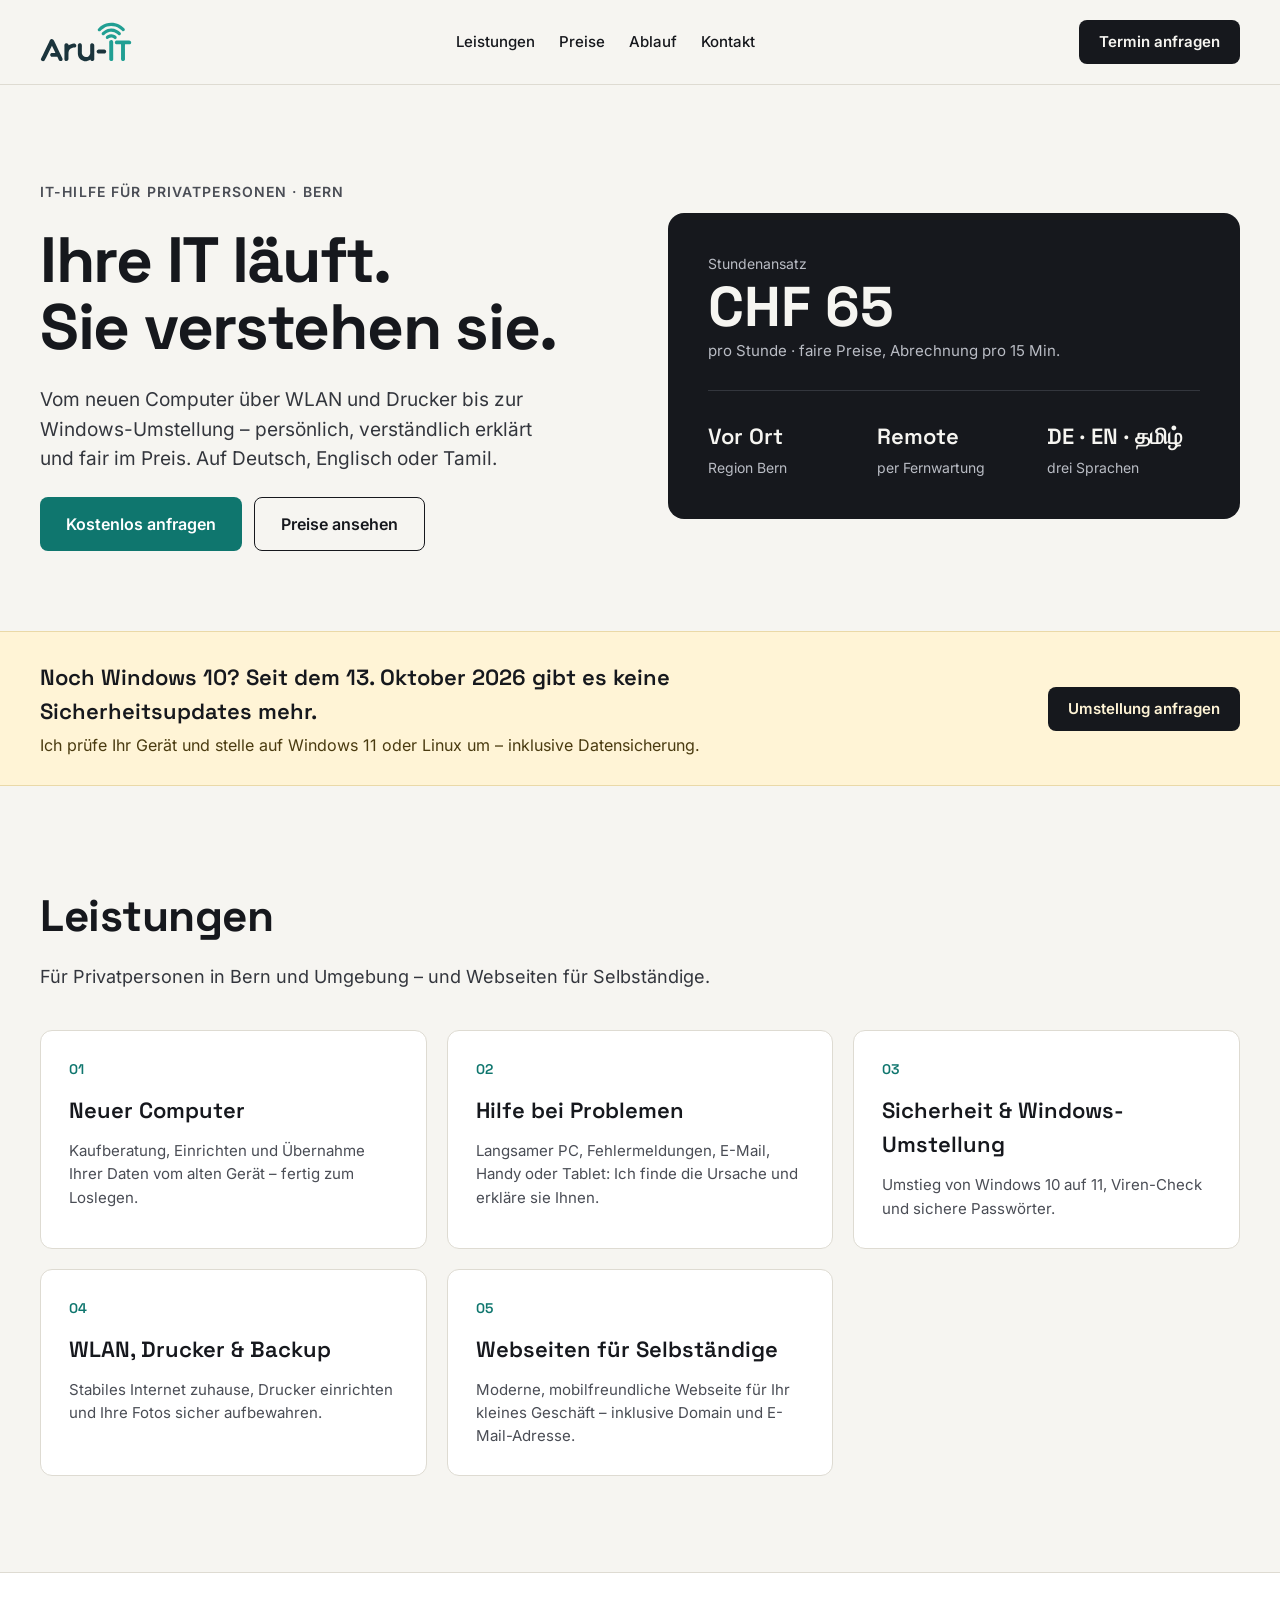
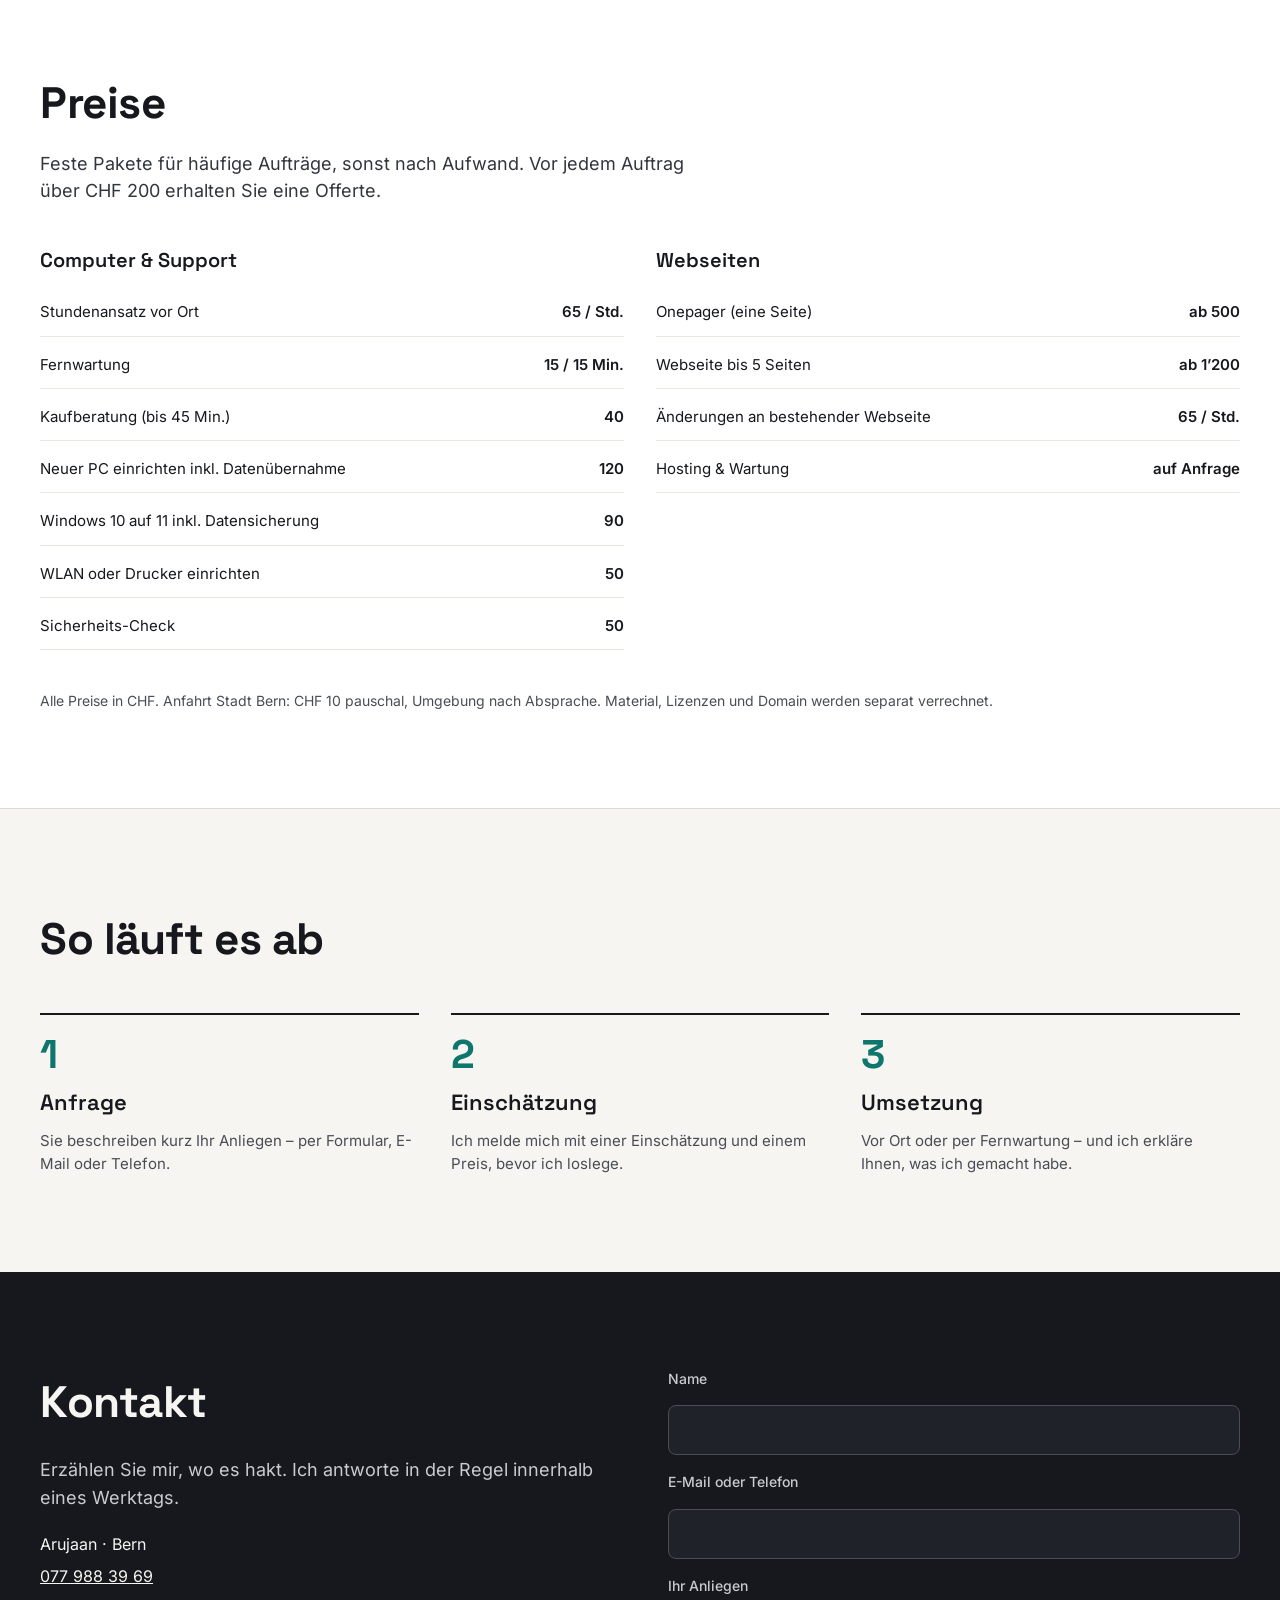
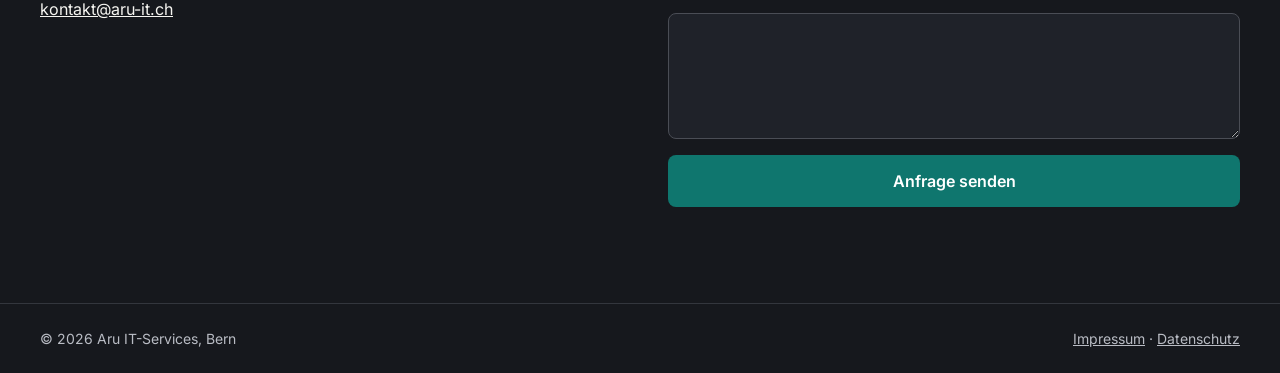
==== commit 76a2a598: "Neues Logo Aru-IT, Favicons und Akzentfarbe Petrol Co-Authored-By: Claude Opus 5.5 <noreply@anthropi" ====
--- a/index.html
+++ b/index.html
@@ -6,13 +6,17 @@
 <title>Aru IT-Services – IT-Hilfe in Bern</title>
 <meta name="description" content="Persönliche IT-Hilfe für Privatpersonen in Bern: neuer Computer, Hilfe bei Problemen, Windows-Umstellung, WLAN und Backup – und Webseiten für Selbständige.">
 <link rel="stylesheet" href="/fonts/fonts.css">
+<link rel="icon" href="/favicon.svg" type="image/svg+xml">
+<link rel="icon" href="/favicon-32.png" sizes="32x32" type="image/png">
+<link rel="apple-touch-icon" href="/apple-touch-icon.png">
+
 <style>
 body{margin:0;background:#F6F5F1}
-a{color:#1F47D6}a:hover{color:#16181D}
+a{color:#0F766E}a:hover{color:#16181D}
 </style>
 <style>
 html{scroll-behavior:smooth}
-a:focus-visible,button:focus-visible,input:focus-visible,textarea:focus-visible{outline:2px solid #2D5BFF;outline-offset:3px}
+a:focus-visible,button:focus-visible,input:focus-visible,textarea:focus-visible{outline:2px solid #0F766E;outline-offset:3px}
 @media (max-width:600px){h1{font-size:44px!important}}
 </style>
 </head>
@@ -21,7 +25,7 @@
 
 <header style="border-bottom: 1px solid #DEDBD2; background: #F6F5F1">
 <div style="max-width: 1200px; margin: 0 auto; padding: 20px 24px; display: flex; flex-wrap: wrap; align-items: center; justify-content: space-between; gap: 16px">
-<a href="#top" style="font-family: 'Space Grotesk', sans-serif; font-weight: 700; font-size: 22px; color: #16181D; text-decoration: none">aru<span style="color: #2D5BFF">.</span>it</a>
+<a href="#top" aria-label="Aru-IT, zum Seitenanfang" style="display: inline-flex; align-items: center"><img src="/logo.svg" alt="Aru-IT" width="92" height="40" style="height: 40px; width: auto; display: block"></a>
 <nav aria-label="Hauptnavigation" style="display: flex; flex-wrap: wrap; gap: 24px; font-size: 15px; font-weight: 500">
 <a href="#leistungen" style="color: #16181D; text-decoration: none">Leistungen</a>
 <a href="#preise" style="color: #16181D; text-decoration: none">Preise</a>
@@ -38,7 +42,7 @@
 <h1 style="margin: 0; font-family: 'Space Grotesk', sans-serif; font-weight: 700; font-size: 64px; line-height: 1.05; letter-spacing: -0.02em">Ihre IT läuft.<br>Sie verstehen sie.</h1>
 <p style="margin: 0; font-size: 19px; max-width: 520px; color: #33363D">Vom neuen Computer über WLAN und Drucker bis zur Windows-Umstellung – persönlich, verständlich erklärt und fair im Preis. Auf Deutsch, Englisch oder Tamil.</p>
 <div style="display: flex; flex-wrap: wrap; gap: 12px">
-<a href="#kontakt" style="display: inline-flex; align-items: center; min-height: 52px; padding: 0 26px; border-radius: 8px; background: #2D5BFF; color: #FFFFFF; text-decoration: none; font-weight: 600; font-size: 16px">Kostenlos anfragen</a>
+<a href="#kontakt" style="display: inline-flex; align-items: center; min-height: 52px; padding: 0 26px; border-radius: 8px; background: #0F766E; color: #FFFFFF; text-decoration: none; font-weight: 600; font-size: 16px">Kostenlos anfragen</a>
 <a href="#preise" style="display: inline-flex; align-items: center; min-height: 52px; padding: 0 26px; border-radius: 8px; border: 1.5px solid #16181D; color: #16181D; text-decoration: none; font-weight: 600; font-size: 16px">Preise ansehen</a>
 </div>
 </div>
@@ -75,27 +79,27 @@
 <div style="display: grid; grid-template-columns: repeat(auto-fill, minmax(300px, 1fr)); gap: 20px">
 
 <article style="background: #FFFFFF; border: 1px solid #DEDBD2; border-radius: 12px; padding: 28px; display: flex; flex-direction: column; gap: 12px">
-<span style="font-family: 'Space Grotesk', sans-serif; font-size: 14px; font-weight: 600; color: #2D5BFF">01</span>
+<span style="font-family: 'Space Grotesk', sans-serif; font-size: 14px; font-weight: 600; color: #0F766E">01</span>
 <h3 style="margin: 0; font-family: 'Space Grotesk', sans-serif; font-size: 22px; font-weight: 600">Neuer Computer</h3>
 <p style="margin: 0; font-size: 15px; color: #4A4D55">Kaufberatung, Einrichten und Übernahme Ihrer Daten vom alten Gerät – fertig zum Loslegen.</p>
 </article>
 <article style="background: #FFFFFF; border: 1px solid #DEDBD2; border-radius: 12px; padding: 28px; display: flex; flex-direction: column; gap: 12px">
-<span style="font-family: 'Space Grotesk', sans-serif; font-size: 14px; font-weight: 600; color: #2D5BFF">02</span>
+<span style="font-family: 'Space Grotesk', sans-serif; font-size: 14px; font-weight: 600; color: #0F766E">02</span>
 <h3 style="margin: 0; font-family: 'Space Grotesk', sans-serif; font-size: 22px; font-weight: 600">Hilfe bei Problemen</h3>
 <p style="margin: 0; font-size: 15px; color: #4A4D55">Langsamer PC, Fehlermeldungen, E-Mail, Handy oder Tablet: Ich finde die Ursache und erkläre sie Ihnen.</p>
 </article>
 <article style="background: #FFFFFF; border: 1px solid #DEDBD2; border-radius: 12px; padding: 28px; display: flex; flex-direction: column; gap: 12px">
-<span style="font-family: 'Space Grotesk', sans-serif; font-size: 14px; font-weight: 600; color: #2D5BFF">03</span>
+<span style="font-family: 'Space Grotesk', sans-serif; font-size: 14px; font-weight: 600; color: #0F766E">03</span>
 <h3 style="margin: 0; font-family: 'Space Grotesk', sans-serif; font-size: 22px; font-weight: 600">Sicherheit &amp; Windows-Umstellung</h3>
 <p style="margin: 0; font-size: 15px; color: #4A4D55">Umstieg von Windows 10 auf 11, Viren-Check und sichere Passwörter.</p>
 </article>
 <article style="background: #FFFFFF; border: 1px solid #DEDBD2; border-radius: 12px; padding: 28px; display: flex; flex-direction: column; gap: 12px">
-<span style="font-family: 'Space Grotesk', sans-serif; font-size: 14px; font-weight: 600; color: #2D5BFF">04</span>
+<span style="font-family: 'Space Grotesk', sans-serif; font-size: 14px; font-weight: 600; color: #0F766E">04</span>
 <h3 style="margin: 0; font-family: 'Space Grotesk', sans-serif; font-size: 22px; font-weight: 600">WLAN, Drucker &amp; Backup</h3>
 <p style="margin: 0; font-size: 15px; color: #4A4D55">Stabiles Internet zuhause, Drucker einrichten und Ihre Fotos sicher aufbewahren.</p>
 </article>
 <article style="background: #FFFFFF; border: 1px solid #DEDBD2; border-radius: 12px; padding: 28px; display: flex; flex-direction: column; gap: 12px">
-<span style="font-family: 'Space Grotesk', sans-serif; font-size: 14px; font-weight: 600; color: #2D5BFF">05</span>
+<span style="font-family: 'Space Grotesk', sans-serif; font-size: 14px; font-weight: 600; color: #0F766E">05</span>
 <h3 style="margin: 0; font-family: 'Space Grotesk', sans-serif; font-size: 22px; font-weight: 600">Webseiten für Selbständige</h3>
 <p style="margin: 0; font-size: 15px; color: #4A4D55">Moderne, mobilfreundliche Webseite für Ihr kleines Geschäft – inklusive Domain und E-Mail-Adresse.</p>
 </article>
@@ -169,17 +173,17 @@
 <h2 style="margin: 0; font-family: 'Space Grotesk', sans-serif; font-size: 44px; font-weight: 700; letter-spacing: -0.01em">So läuft es ab</h2>
 <ol style="margin: 0; padding: 0; list-style: none; display: grid; grid-template-columns: repeat(auto-fit, minmax(260px, 1fr)); gap: 32px">
 <li style="display: flex; flex-direction: column; gap: 10px; border-top: 2px solid #16181D; padding-top: 20px">
-<span style="font-family: 'Space Grotesk', sans-serif; font-size: 40px; font-weight: 700; color: #2D5BFF; line-height: 1">1</span>
+<span style="font-family: 'Space Grotesk', sans-serif; font-size: 40px; font-weight: 700; color: #0F766E; line-height: 1">1</span>
 <h3 style="margin: 0; font-family: 'Space Grotesk', sans-serif; font-size: 22px; font-weight: 600">Anfrage</h3>
 <p style="margin: 0; font-size: 15px; color: #4A4D55">Sie beschreiben kurz Ihr Anliegen – per Formular, E-Mail oder Telefon.</p>
 </li>
 <li style="display: flex; flex-direction: column; gap: 10px; border-top: 2px solid #16181D; padding-top: 20px">
-<span style="font-family: 'Space Grotesk', sans-serif; font-size: 40px; font-weight: 700; color: #2D5BFF; line-height: 1">2</span>
+<span style="font-family: 'Space Grotesk', sans-serif; font-size: 40px; font-weight: 700; color: #0F766E; line-height: 1">2</span>
 <h3 style="margin: 0; font-family: 'Space Grotesk', sans-serif; font-size: 22px; font-weight: 600">Einschätzung</h3>
 <p style="margin: 0; font-size: 15px; color: #4A4D55">Ich melde mich mit einer Einschätzung und einem Preis, bevor ich loslege.</p>
 </li>
 <li style="display: flex; flex-direction: column; gap: 10px; border-top: 2px solid #16181D; padding-top: 20px">
-<span style="font-family: 'Space Grotesk', sans-serif; font-size: 40px; font-weight: 700; color: #2D5BFF; line-height: 1">3</span>
+<span style="font-family: 'Space Grotesk', sans-serif; font-size: 40px; font-weight: 700; color: #0F766E; line-height: 1">3</span>
 <h3 style="margin: 0; font-family: 'Space Grotesk', sans-serif; font-size: 22px; font-weight: 600">Umsetzung</h3>
 <p style="margin: 0; font-size: 15px; color: #4A4D55">Vor Ort oder per Fernwartung – und ich erkläre Ihnen, was ich gemacht habe.</p>
 </li>
@@ -204,7 +208,7 @@
 <input id="f-mail" name="Kontakt" type="text" required style="min-height: 48px; padding: 0 14px; border-radius: 8px; border: 1px solid #4A4D55; background: #1F2229; color: #F6F5F1; font-size: 16px; font-family: inherit">
 <label for="f-msg" style="font-size: 14px; font-weight: 500; color: #C9CBD1">Ihr Anliegen</label>
 <textarea id="f-msg" name="Anliegen" required rows="5" style="padding: 12px 14px; border-radius: 8px; border: 1px solid #4A4D55; background: #1F2229; color: #F6F5F1; font-size: 16px; font-family: inherit; resize: vertical"></textarea>
-<button type="submit" style="min-height: 52px; border: 0; border-radius: 8px; background: #2D5BFF; color: #FFFFFF; font-weight: 600; font-size: 16px; font-family: inherit; cursor: pointer">Anfrage senden</button>
+<button type="submit" style="min-height: 52px; border: 0; border-radius: 8px; background: #0F766E; color: #FFFFFF; font-weight: 600; font-size: 16px; font-family: inherit; cursor: pointer">Anfrage senden</button>
 </form>
 </div>
 </section>
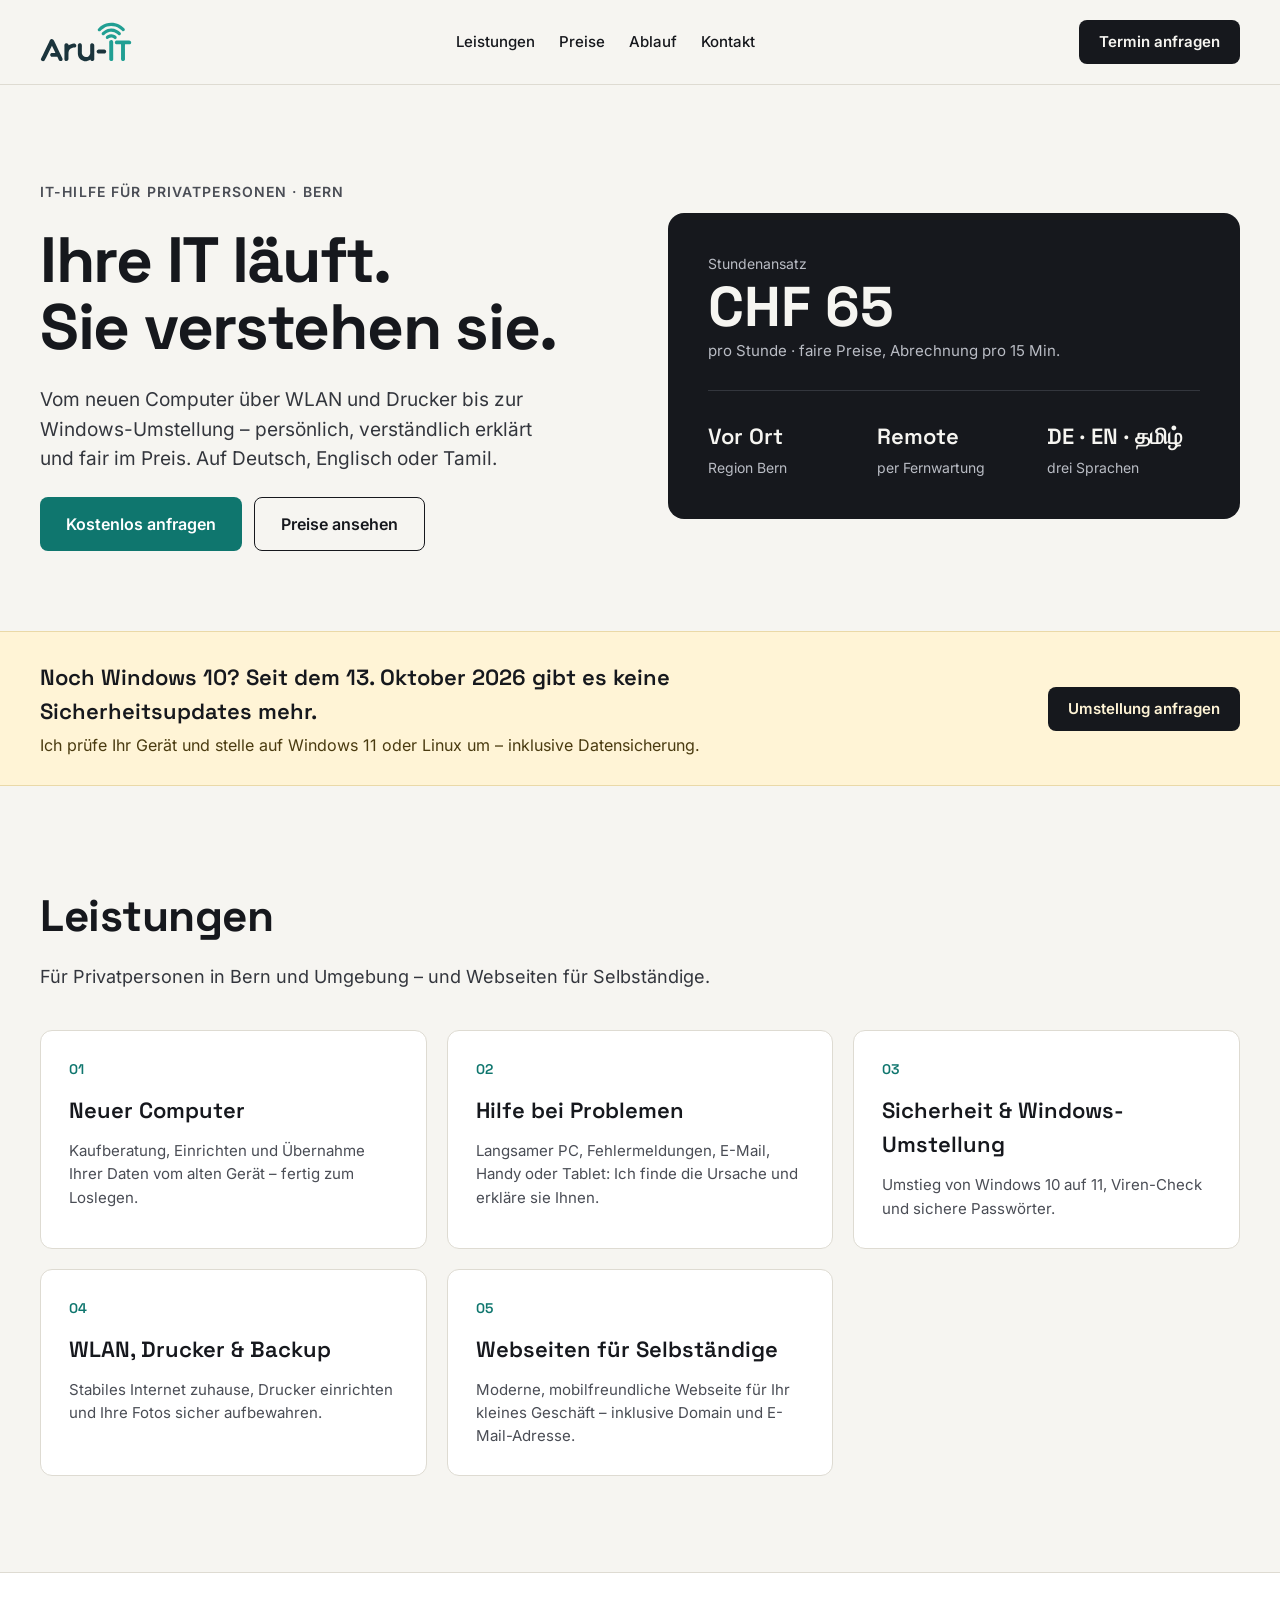
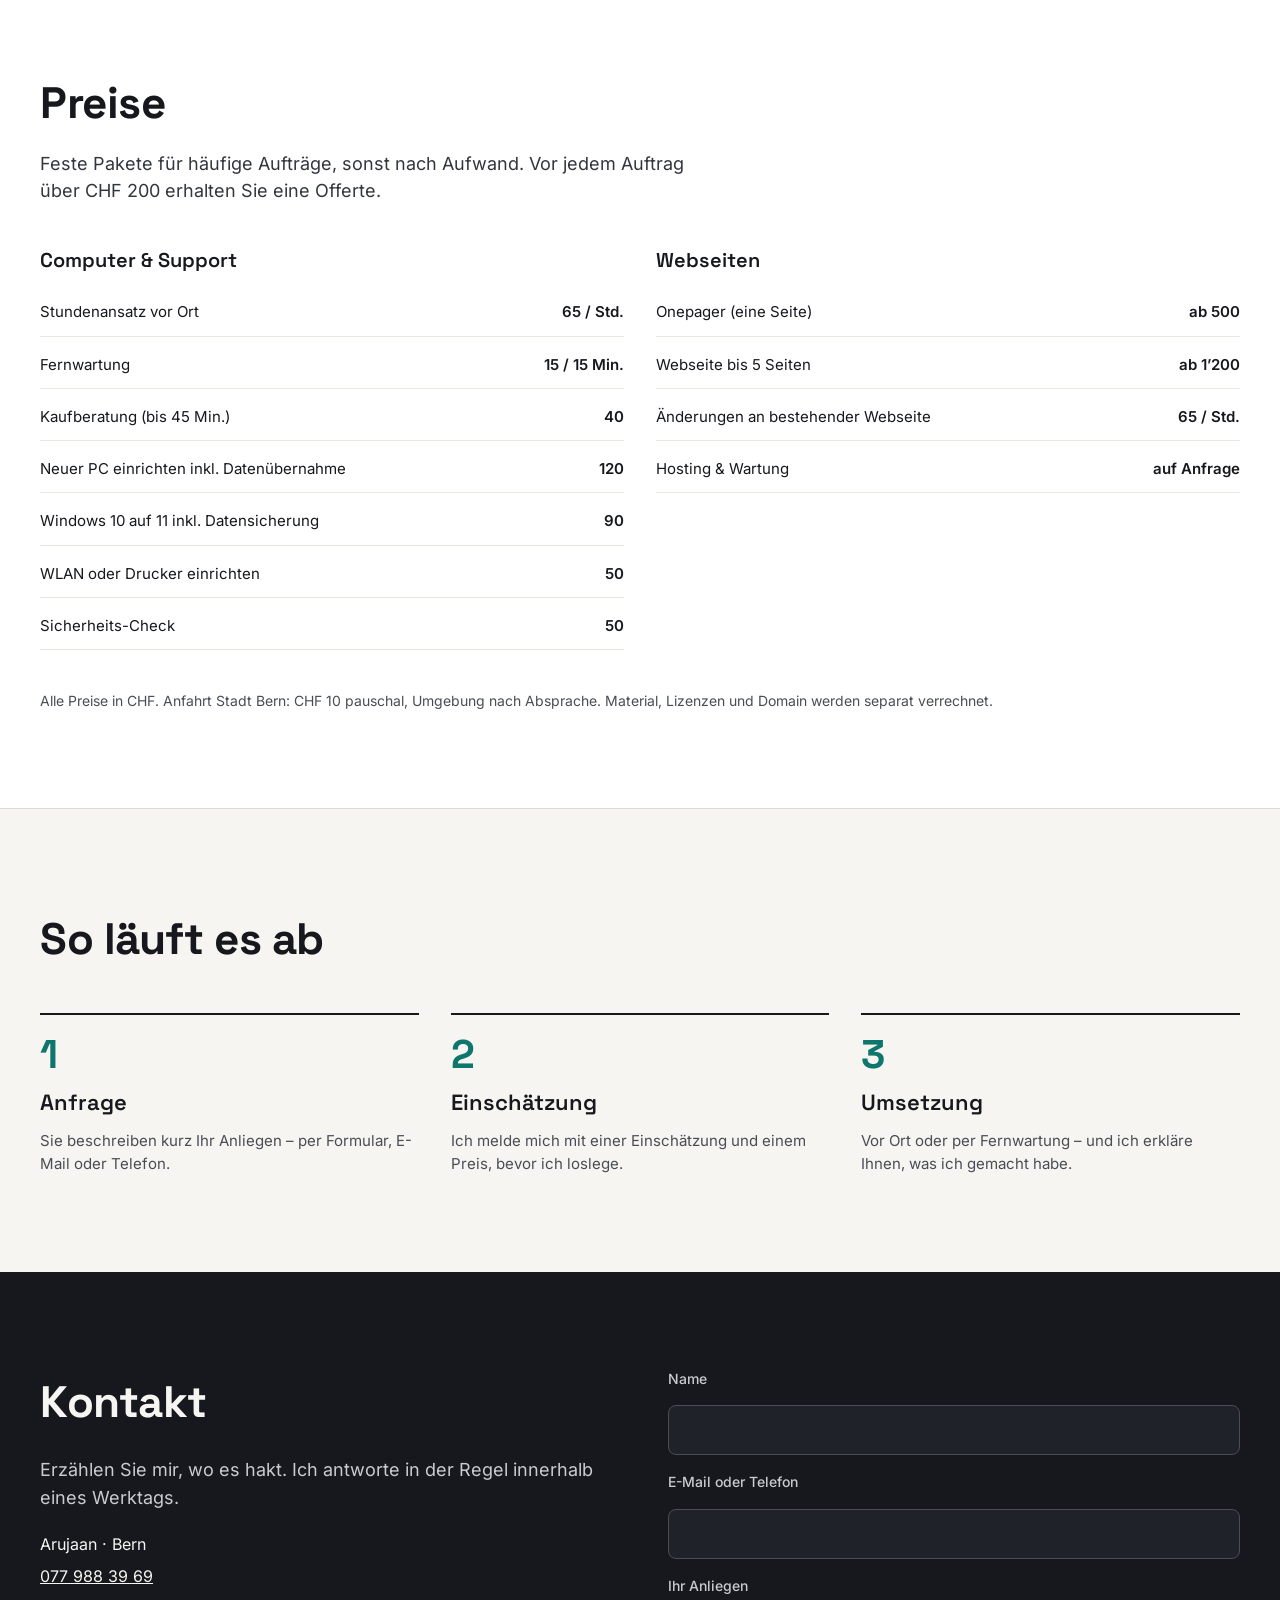
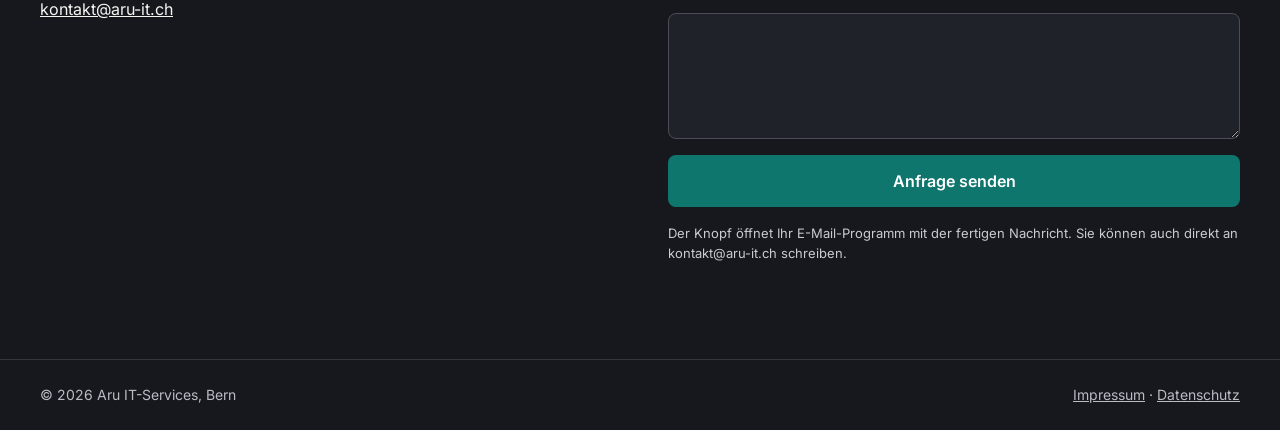
==== commit 9684afd1: "Kontaktformular öffnet Mailprogramm ohne Sicherheitswarnung Co-Authored-By: Claude Opus 5.5 <noreply" ====
--- a/index.html
+++ b/index.html
@@ -17,7 +17,17 @@
 <style>
 html{scroll-behavior:smooth}
 a:focus-visible,button:focus-visible,input:focus-visible,textarea:focus-visible{outline:2px solid #0F766E;outline-offset:3px}
-@media (max-width:600px){h1{font-size:44px!important}}
+html{-webkit-text-size-adjust:100%;text-size-adjust:100%}
+body{overflow-x:hidden}
+@media (max-width:600px){
+h1{font-size:44px!important}
+.rate-card{padding:28px!important}
+.rate-price{font-size:48px!important}
+.rate-facts{grid-template-columns:1fr!important;gap:0!important}
+.rate-facts>div{flex-direction:row!important;justify-content:space-between;align-items:baseline;gap:16px!important;padding:12px 0;border-top:1px solid #33363D}
+.rate-facts>div>span:last-child{text-align:right}
+.rate-facts>div:first-child{border-top:0;padding-top:0}
+}
 </style>
 </head>
 <body>
@@ -36,7 +46,7 @@
 </div>
 </header>
 
-<section id="top" style="max-width: 1200px; margin: 0 auto; padding: 96px 24px 80px; display: grid; grid-template-columns: repeat(auto-fit, minmax(320px, 1fr)); gap: 56px; align-items: center">
+<section id="top" style="max-width: 1200px; margin: 0 auto; padding: 96px 24px 80px; display: grid; grid-template-columns: repeat(auto-fit, minmax(min(320px, 100%), 1fr)); gap: 56px; align-items: center">
 <div style="display: flex; flex-direction: column; gap: 24px">
 <p style="margin: 0; font-size: 14px; font-weight: 600; letter-spacing: 0.08em; text-transform: uppercase; color: #4A4D55">IT-Hilfe für Privatpersonen · Bern</p>
 <h1 style="margin: 0; font-family: 'Space Grotesk', sans-serif; font-weight: 700; font-size: 64px; line-height: 1.05; letter-spacing: -0.02em">Ihre IT läuft.<br>Sie verstehen sie.</h1>
@@ -46,14 +56,14 @@
 <a href="#preise" style="display: inline-flex; align-items: center; min-height: 52px; padding: 0 26px; border-radius: 8px; border: 1.5px solid #16181D; color: #16181D; text-decoration: none; font-weight: 600; font-size: 16px">Preise ansehen</a>
 </div>
 </div>
-<div style="background: #16181D; color: #F6F5F1; border-radius: 16px; padding: 40px; display: flex; flex-direction: column; gap: 28px">
+<div class="rate-card" style="background: #16181D; color: #F6F5F1; border-radius: 16px; padding: 40px; display: flex; flex-direction: column; gap: 28px">
 <div style="display: flex; flex-direction: column; gap: 4px">
 <span style="font-size: 14px; color: #B9BCC4">Stundenansatz</span>
-<span style="font-family: 'Space Grotesk', sans-serif; font-size: 56px; font-weight: 700; line-height: 1">CHF 65</span>
+<span class="rate-price" style="font-family: 'Space Grotesk', sans-serif; font-size: 56px; font-weight: 700; line-height: 1">CHF 65</span>
 <span style="font-size: 15px; color: #B9BCC4">pro Stunde · faire Preise, Abrechnung pro 15 Min.</span>
 </div>
 <div style="height: 1px; background: #33363D"></div>
-<div style="display: grid; grid-template-columns: repeat(3, minmax(0, 1fr)); gap: 16px">
+<div class="rate-facts" style="display: grid; grid-template-columns: repeat(3, minmax(0, 1fr)); gap: 16px">
 <div style="display: flex; flex-direction: column; gap: 4px"><span style="font-family: 'Space Grotesk', sans-serif; font-size: 22px; font-weight: 600">Vor Ort</span><span style="font-size: 14px; color: #B9BCC4">Region Bern</span></div>
 <div style="display: flex; flex-direction: column; gap: 4px"><span style="font-family: 'Space Grotesk', sans-serif; font-size: 22px; font-weight: 600">Remote</span><span style="font-size: 14px; color: #B9BCC4">per Fernwartung</span></div>
 <div style="display: flex; flex-direction: column; gap: 4px"><span style="font-family: 'Space Grotesk', sans-serif; font-size: 22px; font-weight: 600">DE · EN · தமிழ்</span><span style="font-size: 14px; color: #B9BCC4">drei Sprachen</span></div>
@@ -191,7 +201,7 @@
 </section>
 
 <section id="kontakt" style="background: #16181D; color: #F6F5F1">
-<div style="max-width: 1200px; margin: 0 auto; padding: 96px 24px; display: grid; grid-template-columns: repeat(auto-fit, minmax(320px, 1fr)); gap: 56px">
+<div style="max-width: 1200px; margin: 0 auto; padding: 96px 24px; display: grid; grid-template-columns: repeat(auto-fit, minmax(min(320px, 100%), 1fr)); gap: 56px">
 <div style="display: flex; flex-direction: column; gap: 20px">
 <h2 style="margin: 0; font-family: 'Space Grotesk', sans-serif; font-size: 44px; font-weight: 700; letter-spacing: -0.01em">Kontakt</h2>
 <p style="margin: 0; font-size: 18px; color: #C9CBD1">Erzählen Sie mir, wo es hakt. Ich antworte in der Regel innerhalb eines Werktags.</p>
@@ -201,7 +211,7 @@
 <a href="mailto:kontakt@aru-it.ch" style="color: #F6F5F1">kontakt@aru-it.ch</a>
 </div>
 </div>
-<form action="mailto:kontakt@aru-it.ch" method="post" enctype="text/plain" style="display: flex; flex-direction: column; gap: 16px">
+<form id="kontakt-form" style="display: flex; flex-direction: column; gap: 16px">
 <label for="f-name" style="font-size: 14px; font-weight: 500; color: #C9CBD1">Name</label>
 <input id="f-name" name="Name" type="text" required style="min-height: 48px; padding: 0 14px; border-radius: 8px; border: 1px solid #4A4D55; background: #1F2229; color: #F6F5F1; font-size: 16px; font-family: inherit">
 <label for="f-mail" style="font-size: 14px; font-weight: 500; color: #C9CBD1">E-Mail oder Telefon</label>
@@ -209,7 +219,19 @@
 <label for="f-msg" style="font-size: 14px; font-weight: 500; color: #C9CBD1">Ihr Anliegen</label>
 <textarea id="f-msg" name="Anliegen" required rows="5" style="padding: 12px 14px; border-radius: 8px; border: 1px solid #4A4D55; background: #1F2229; color: #F6F5F1; font-size: 16px; font-family: inherit; resize: vertical"></textarea>
 <button type="submit" style="min-height: 52px; border: 0; border-radius: 8px; background: #0F766E; color: #FFFFFF; font-weight: 600; font-size: 16px; font-family: inherit; cursor: pointer">Anfrage senden</button>
+<p style="margin: 0; font-size: 13px; color: #C9CBD1">Der Knopf öffnet Ihr E-Mail-Programm mit der fertigen Nachricht. Sie können auch direkt an kontakt@aru-it.ch schreiben.</p>
 </form>
+<script>
+document.getElementById('kontakt-form').addEventListener('submit', function (e) {
+  e.preventDefault();
+  var name = document.getElementById('f-name').value.trim();
+  var kontakt = document.getElementById('f-mail').value.trim();
+  var anliegen = document.getElementById('f-msg').value.trim();
+  var betreff = 'Anfrage über aru-it.ch von ' + name;
+  var text = 'Name: ' + name + '\r\nKontakt: ' + kontakt + '\r\n\r\n' + anliegen;
+  window.location.href = 'mailto:kontakt@aru-it.ch?subject=' + encodeURIComponent(betreff) + '&body=' + encodeURIComponent(text);
+});
+</script>
 </div>
 </section>
 
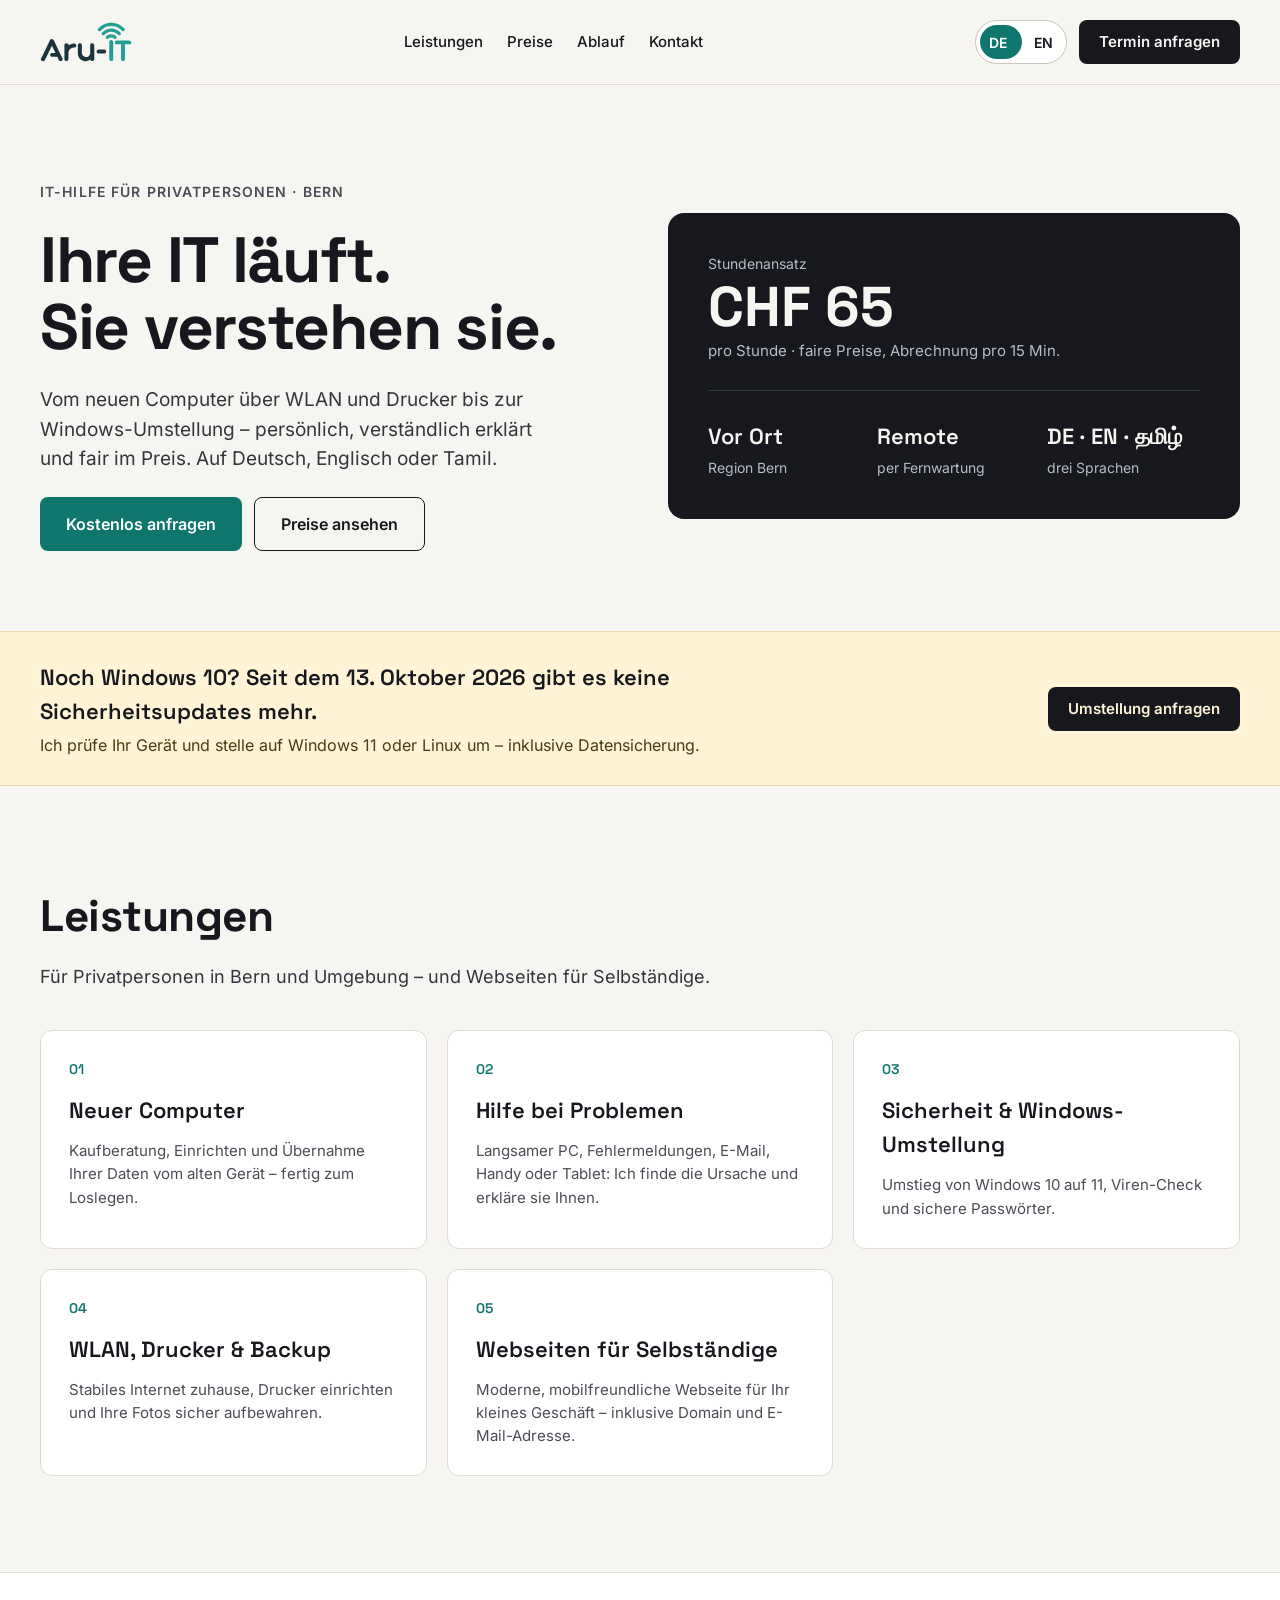
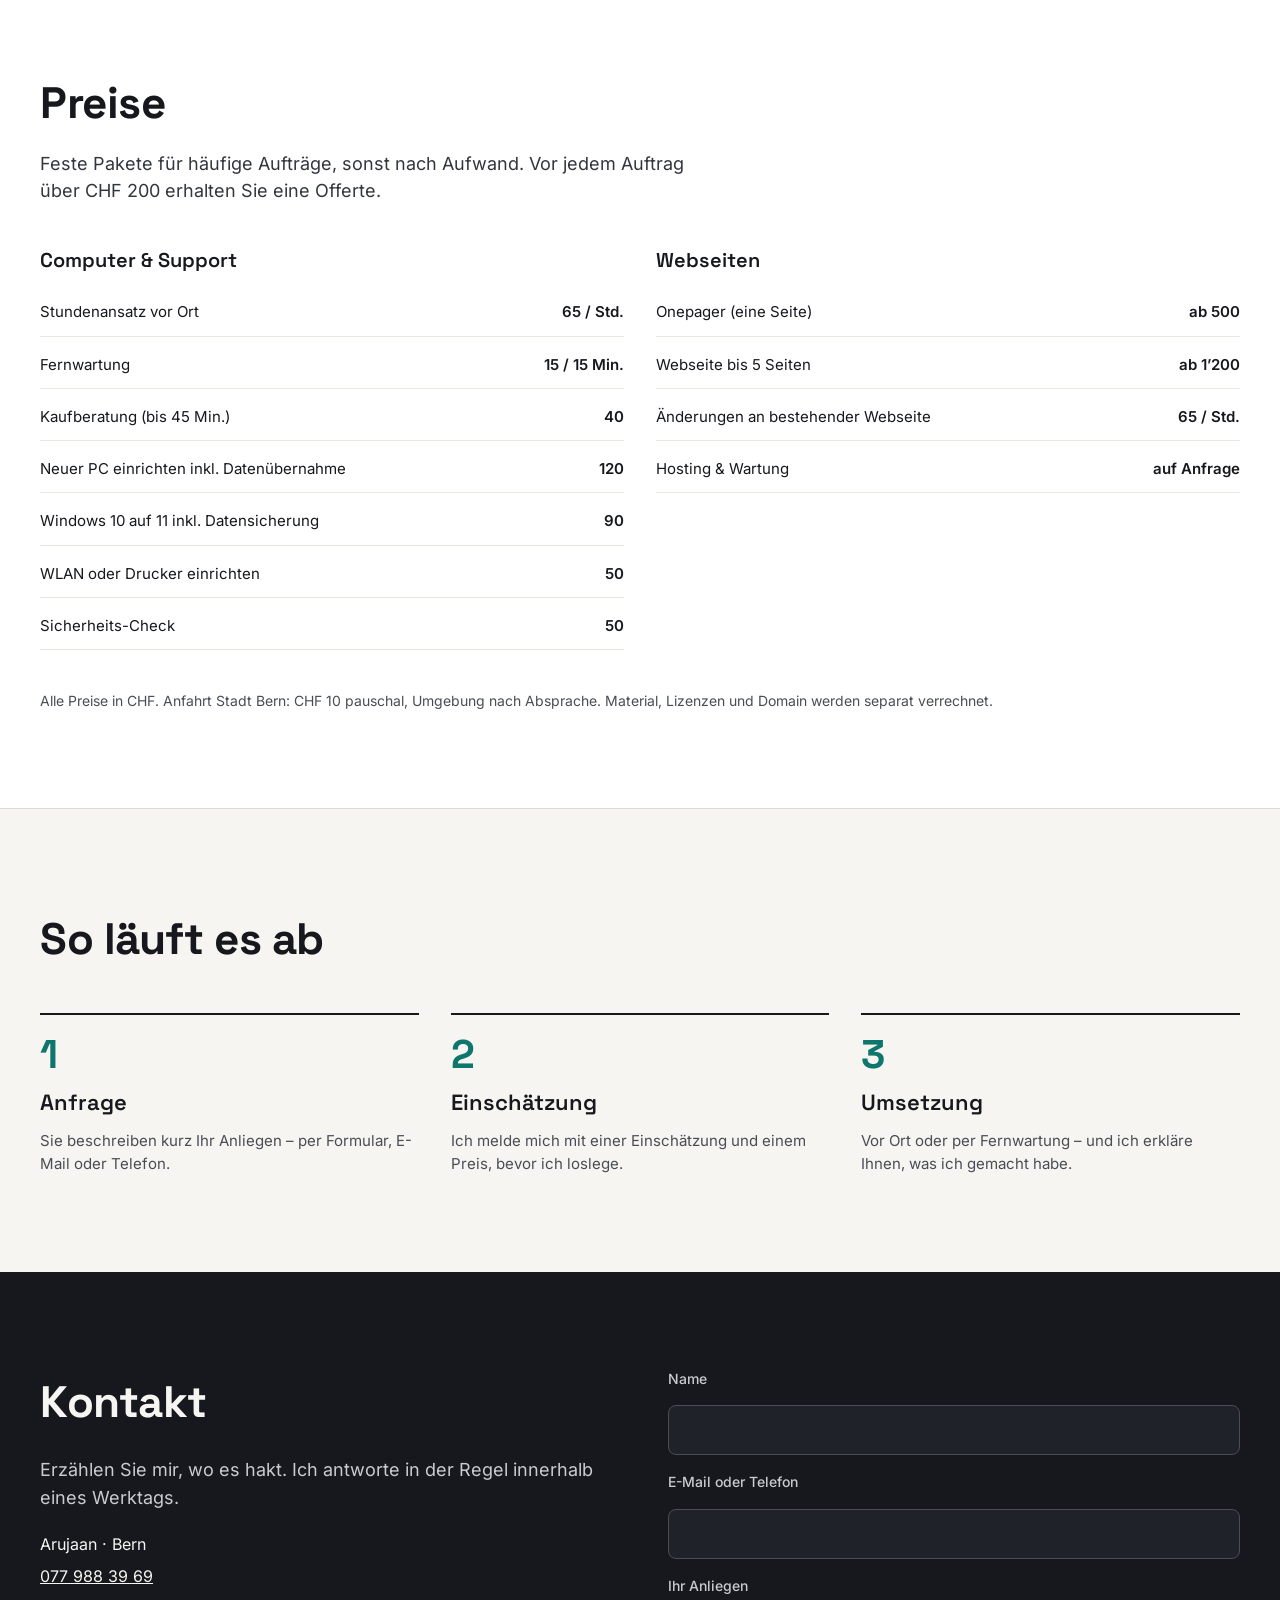
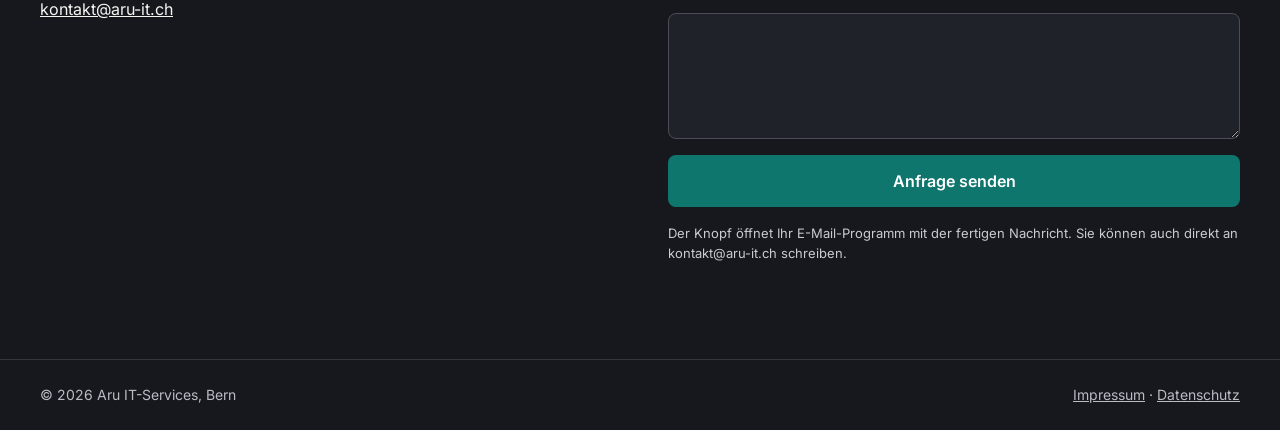
==== commit a2172525: "Sprachschalter DE/EN mit englischer Übersetzung Co-Authored-By: Claude Opus 5.5 <noreply@anthropic.c" ====
--- a/index.html
+++ b/index.html
@@ -17,6 +17,15 @@
 <style>
 html{scroll-behavior:smooth}
 a:focus-visible,button:focus-visible,input:focus-visible,textarea:focus-visible{outline:2px solid #0F766E;outline-offset:3px}
+.lang-toggle{position:relative;display:inline-flex;align-items:center;min-height:44px;width:92px;padding:0;border:1px solid #C9C5BA;border-radius:999px;background:#FFFFFF;cursor:pointer;font:600 14px Inter,system-ui,sans-serif;color:#16181D}
+.lang-toggle .lt-opt{position:relative;z-index:1;flex:1;text-align:center;transition:color .2s}
+.lang-toggle .lt-knob{position:absolute;top:4px;left:4px;width:42px;height:calc(100% - 8px);border-radius:999px;background:#0F766E;transition:transform .2s ease}
+.lang-toggle .lt-opt[data-l="de"]{color:#FFFFFF}
+.lang-toggle[aria-checked="true"] .lt-knob{transform:translateX(42px)}
+.lang-toggle[aria-checked="true"] .lt-opt[data-l="de"]{color:#16181D}
+.lang-toggle[aria-checked="true"] .lt-opt[data-l="en"]{color:#FFFFFF}
+.lang-toggle:focus-visible{outline:2px solid #0F766E;outline-offset:3px}
+@media (prefers-reduced-motion:reduce){.lang-toggle .lt-knob,.lang-toggle .lt-opt{transition:none}}
 html{-webkit-text-size-adjust:100%;text-size-adjust:100%}
 body{overflow-x:hidden}
 @media (max-width:600px){
@@ -42,7 +51,10 @@
 <a href="#ablauf" style="color: #16181D; text-decoration: none">Ablauf</a>
 <a href="#kontakt" style="color: #16181D; text-decoration: none">Kontakt</a>
 </nav>
+<div style="display: flex; align-items: center; gap: 12px">
+<button type="button" id="lang-toggle" class="lang-toggle" role="switch" aria-checked="false" aria-label="Sprache: Englisch einschalten"><span class="lt-opt" data-l="de">DE</span><span class="lt-opt" data-l="en">EN</span><span class="lt-knob" aria-hidden="true"></span></button>
 <a href="#kontakt" style="display: inline-flex; align-items: center; min-height: 44px; padding: 0 20px; border-radius: 8px; background: #16181D; color: #F6F5F1; text-decoration: none; font-weight: 600; font-size: 15px">Termin anfragen</a>
+</div>
 </div>
 </header>
 
@@ -227,8 +239,9 @@
   var name = document.getElementById('f-name').value.trim();
   var kontakt = document.getElementById('f-mail').value.trim();
   var anliegen = document.getElementById('f-msg').value.trim();
-  var betreff = 'Anfrage über aru-it.ch von ' + name;
-  var text = 'Name: ' + name + '\r\nKontakt: ' + kontakt + '\r\n\r\n' + anliegen;
+  var en = window.aruLang === 'en';
+  var betreff = (en ? 'Enquiry via aru-it.ch from ' : 'Anfrage über aru-it.ch von ') + name;
+  var text = 'Name: ' + name + '\r\n' + (en ? 'Contact: ' : 'Kontakt: ') + kontakt + '\r\n\r\n' + anliegen;
   window.location.href = 'mailto:kontakt@aru-it.ch?subject=' + encodeURIComponent(betreff) + '&body=' + encodeURIComponent(text);
 });
 </script>
@@ -243,5 +256,41 @@
 </footer>
 
 </div>
+<script>
+(function () {
+  var EN = {"Leistungen": "Services", "Preise": "Prices", "Ablauf": "How it works", "Kontakt": "Contact", "Termin anfragen": "Book an appointment", "IT-Hilfe für Privatpersonen · Bern": "IT help for private customers · Bern", "Ihre IT läuft.": "Your IT works.", "Sie verstehen sie.": "And you understand it.", "Vom neuen Computer über WLAN und Drucker bis zur Windows-Umstellung – persönlich, verständlich erklärt und fair im Preis. Auf Deutsch, Englisch oder Tamil.": "From a new computer to Wi-Fi, printers and upgrading Windows – personal, clearly explained and fairly priced. In German, English or Tamil.", "Kostenlos anfragen": "Free enquiry", "Preise ansehen": "See prices", "Stundenansatz": "Hourly rate", "pro Stunde · faire Preise, Abrechnung pro 15 Min.": "per hour · fair prices, billed per 15 min.", "Vor Ort": "On site", "Region Bern": "Bern area", "Remote": "Remote", "per Fernwartung": "via remote support", "drei Sprachen": "three languages", "Noch Windows 10? Seit dem 13. Oktober 2026 gibt es keine Sicherheitsupdates mehr.": "Still on Windows 10? Since 13 October 2026 there are no more security updates.", "Ich prüfe Ihr Gerät und stelle auf Windows 11 oder Linux um – inklusive Datensicherung.": "I check your device and move it to Windows 11 or Linux – including a backup of your data.", "Umstellung anfragen": "Request an upgrade", "Für Privatpersonen in Bern und Umgebung – und Webseiten für Selbständige.": "For private customers in and around Bern – and websites for the self-employed.", "Neuer Computer": "New computer", "Kaufberatung, Einrichten und Übernahme Ihrer Daten vom alten Gerät – fertig zum Loslegen.": "Buying advice, setup and transfer of your data from your old device – ready to go.", "Hilfe bei Problemen": "Help with problems", "Langsamer PC, Fehlermeldungen, E-Mail, Handy oder Tablet: Ich finde die Ursache und erkläre sie Ihnen.": "Slow PC, error messages, email, phone or tablet: I find the cause and explain it to you.", "Sicherheit & Windows-Umstellung": "Security & Windows upgrade", "Umstieg von Windows 10 auf 11, Viren-Check und sichere Passwörter.": "Upgrade from Windows 10 to 11, virus check and secure passwords.", "WLAN, Drucker & Backup": "Wi-Fi, printers & backup", "Stabiles Internet zuhause, Drucker einrichten und Ihre Fotos sicher aufbewahren.": "Reliable internet at home, printer setup and keeping your photos safe.", "Webseiten für Selbständige": "Websites for the self-employed", "Moderne, mobilfreundliche Webseite für Ihr kleines Geschäft – inklusive Domain und E-Mail-Adresse.": "A modern, mobile-friendly website for your small business – including domain and email address.", "Feste Pakete für häufige Aufträge, sonst nach Aufwand. Vor jedem Auftrag über CHF 200 erhalten Sie eine Offerte.": "Fixed packages for common jobs, otherwise billed by time. For any job over CHF 200 you get a quote first.", "Computer & Support": "Computer & support", "Stundenansatz vor Ort": "Hourly rate on site", "65 / Std.": "65 / hr", "Fernwartung": "Remote support", "Kaufberatung (bis 45 Min.)": "Buying advice (up to 45 min.)", "Neuer PC einrichten inkl. Datenübernahme": "New PC setup incl. data transfer", "Windows 10 auf 11 inkl. Datensicherung": "Windows 10 to 11 incl. backup", "WLAN oder Drucker einrichten": "Wi-Fi or printer setup", "Sicherheits-Check": "Security check", "Webseiten": "Websites", "Onepager (eine Seite)": "One-pager (single page)", "ab 500": "from 500", "Webseite bis 5 Seiten": "Website up to 5 pages", "ab 1’200": "from 1’200", "Änderungen an bestehender Webseite": "Changes to an existing website", "Hosting & Wartung": "Hosting & maintenance", "auf Anfrage": "on request", "Alle Preise in CHF. Anfahrt Stadt Bern: CHF 10 pauschal, Umgebung nach Absprache. Material, Lizenzen und Domain werden separat verrechnet.": "All prices in CHF. Travel within the city of Bern: CHF 10 flat, surrounding area by arrangement. Hardware, licences and domains are charged separately.", "So läuft es ab": "How it works", "Anfrage": "Enquiry", "Sie beschreiben kurz Ihr Anliegen – per Formular, E-Mail oder Telefon.": "You briefly describe what you need – by form, email or phone.", "Einschätzung": "Assessment", "Ich melde mich mit einer Einschätzung und einem Preis, bevor ich loslege.": "I get back to you with an assessment and a price before I start.", "Umsetzung": "Getting it done", "Vor Ort oder per Fernwartung – und ich erkläre Ihnen, was ich gemacht habe.": "On site or remotely – and I explain what I did.", "Erzählen Sie mir, wo es hakt. Ich antworte in der Regel innerhalb eines Werktags.": "Tell me what the problem is. I usually reply within one working day.", "E-Mail oder Telefon": "Email or phone", "Ihr Anliegen": "Your request", "Anfrage senden": "Send enquiry", "Der Knopf öffnet Ihr E-Mail-Programm mit der fertigen Nachricht. Sie können auch direkt an kontakt@aru-it.ch schreiben.": "The button opens your email app with the message ready to send. You can also write directly to kontakt@aru-it.ch.", "Impressum": "Legal notice", "Datenschutz": "Privacy policy"};
+  var META = {
+    de: { title: document.title, desc: document.querySelector('meta[name=description]').content },
+    en: { title: 'Aru IT-Services – IT help in Bern', desc: 'Personal IT help for private customers in Bern: new computers, troubleshooting, Windows upgrades, Wi-Fi and backup – and websites for the self-employed.' }
+  };
+  var nodes = [];
+  var walker = document.createTreeWalker(document.body, NodeFilter.SHOW_TEXT, {
+    acceptNode: function (n) {
+      var p = n.parentNode && n.parentNode.nodeName;
+      if (p === 'SCRIPT' || p === 'STYLE') return NodeFilter.FILTER_REJECT;
+      return Object.prototype.hasOwnProperty.call(EN, n.nodeValue.trim()) ? NodeFilter.FILTER_ACCEPT : NodeFilter.FILTER_SKIP;
+    }
+  });
+  while (walker.nextNode()) nodes.push({ n: walker.currentNode, de: walker.currentNode.nodeValue });
+  var btn = document.getElementById('lang-toggle');
+  window.aruLang = 'de';
+  function apply(lang) {
+    window.aruLang = lang;
+    nodes.forEach(function (x) {
+      x.n.nodeValue = lang === 'en' ? x.de.replace(x.de.trim(), EN[x.de.trim()]) : x.de;
+    });
+    document.documentElement.lang = lang;
+    document.title = META[lang].title;
+    document.querySelector('meta[name=description]').content = META[lang].desc;
+    btn.setAttribute('aria-checked', lang === 'en' ? 'true' : 'false');
+    btn.setAttribute('aria-label', lang === 'en' ? 'Language: switch to German' : 'Sprache: Englisch einschalten');
+    try { localStorage.setItem('aru-lang', lang); } catch (e) {}
+  }
+  btn.addEventListener('click', function () { apply(window.aruLang === 'en' ? 'de' : 'en'); });
+  var saved = null;
+  try { saved = localStorage.getItem('aru-lang'); } catch (e) {}
+  if (saved === 'en') apply('en');
+})();
+</script>
 </body>
 </html>
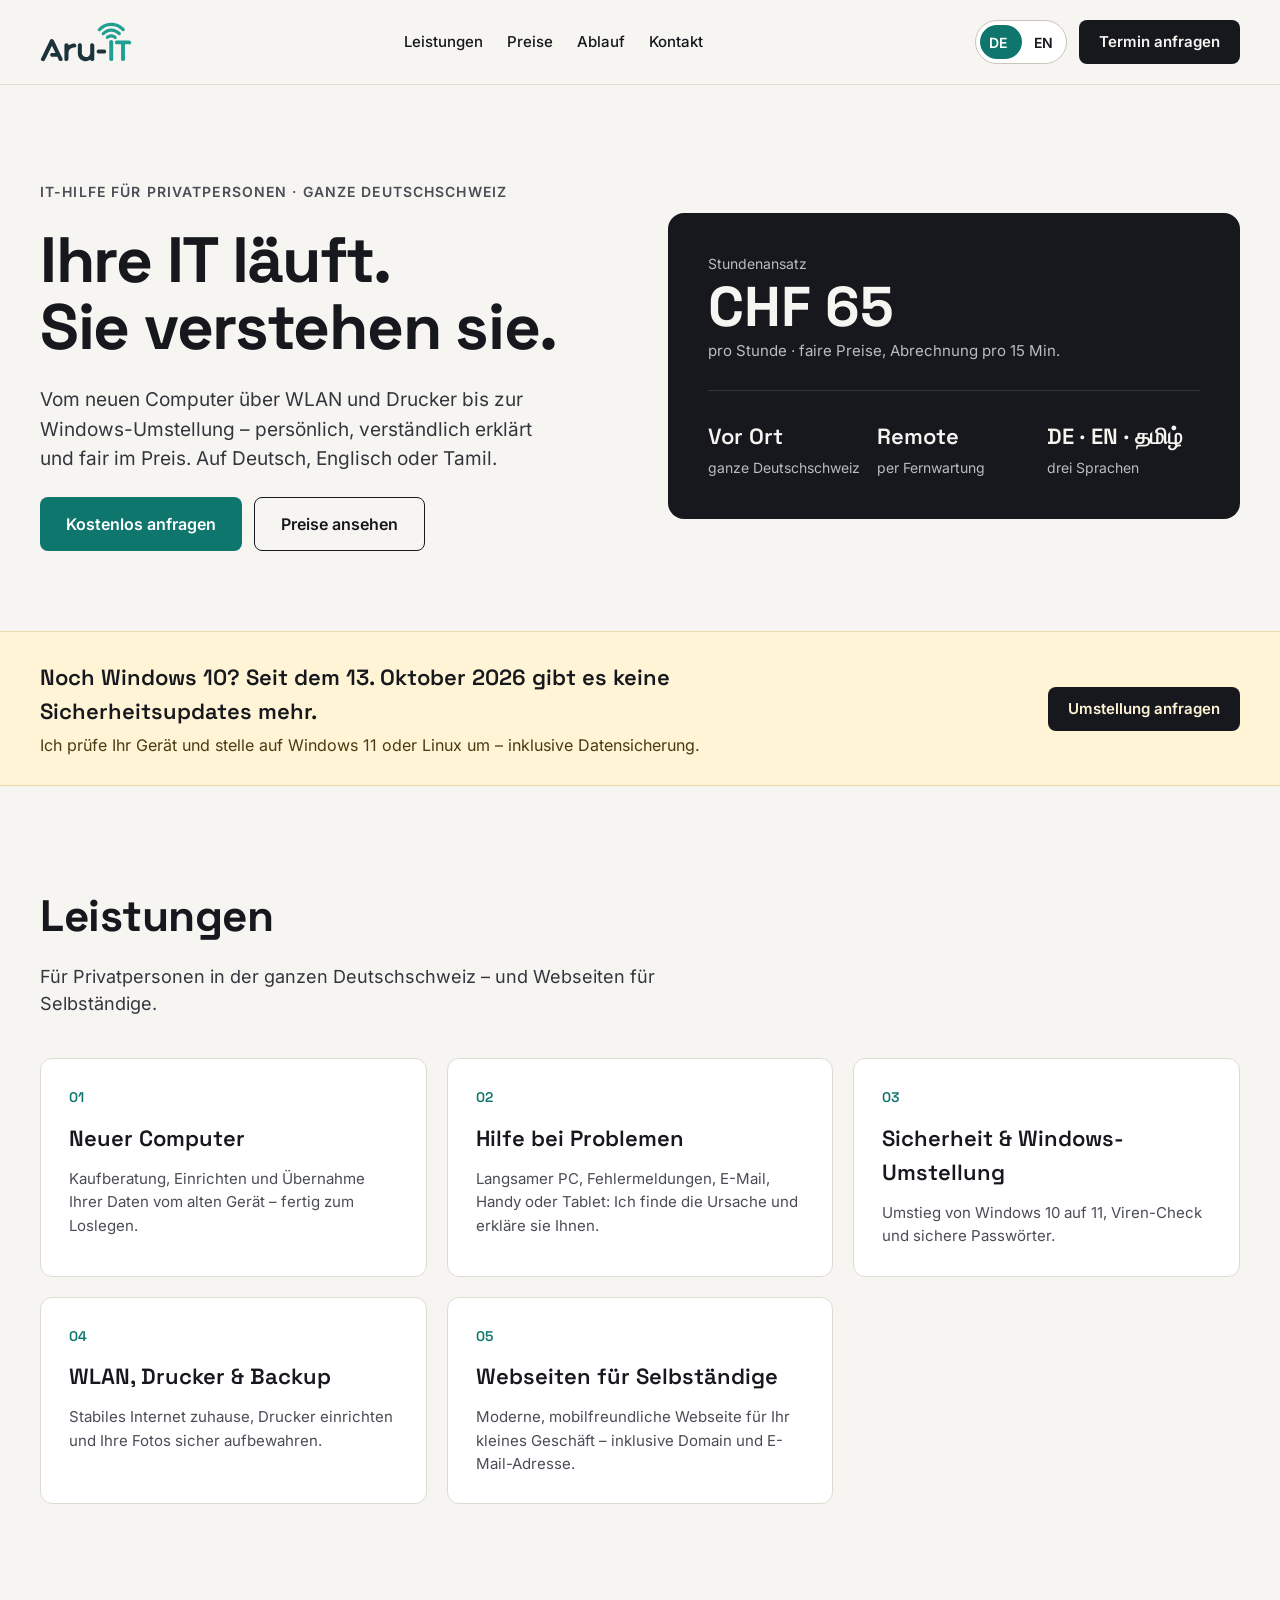
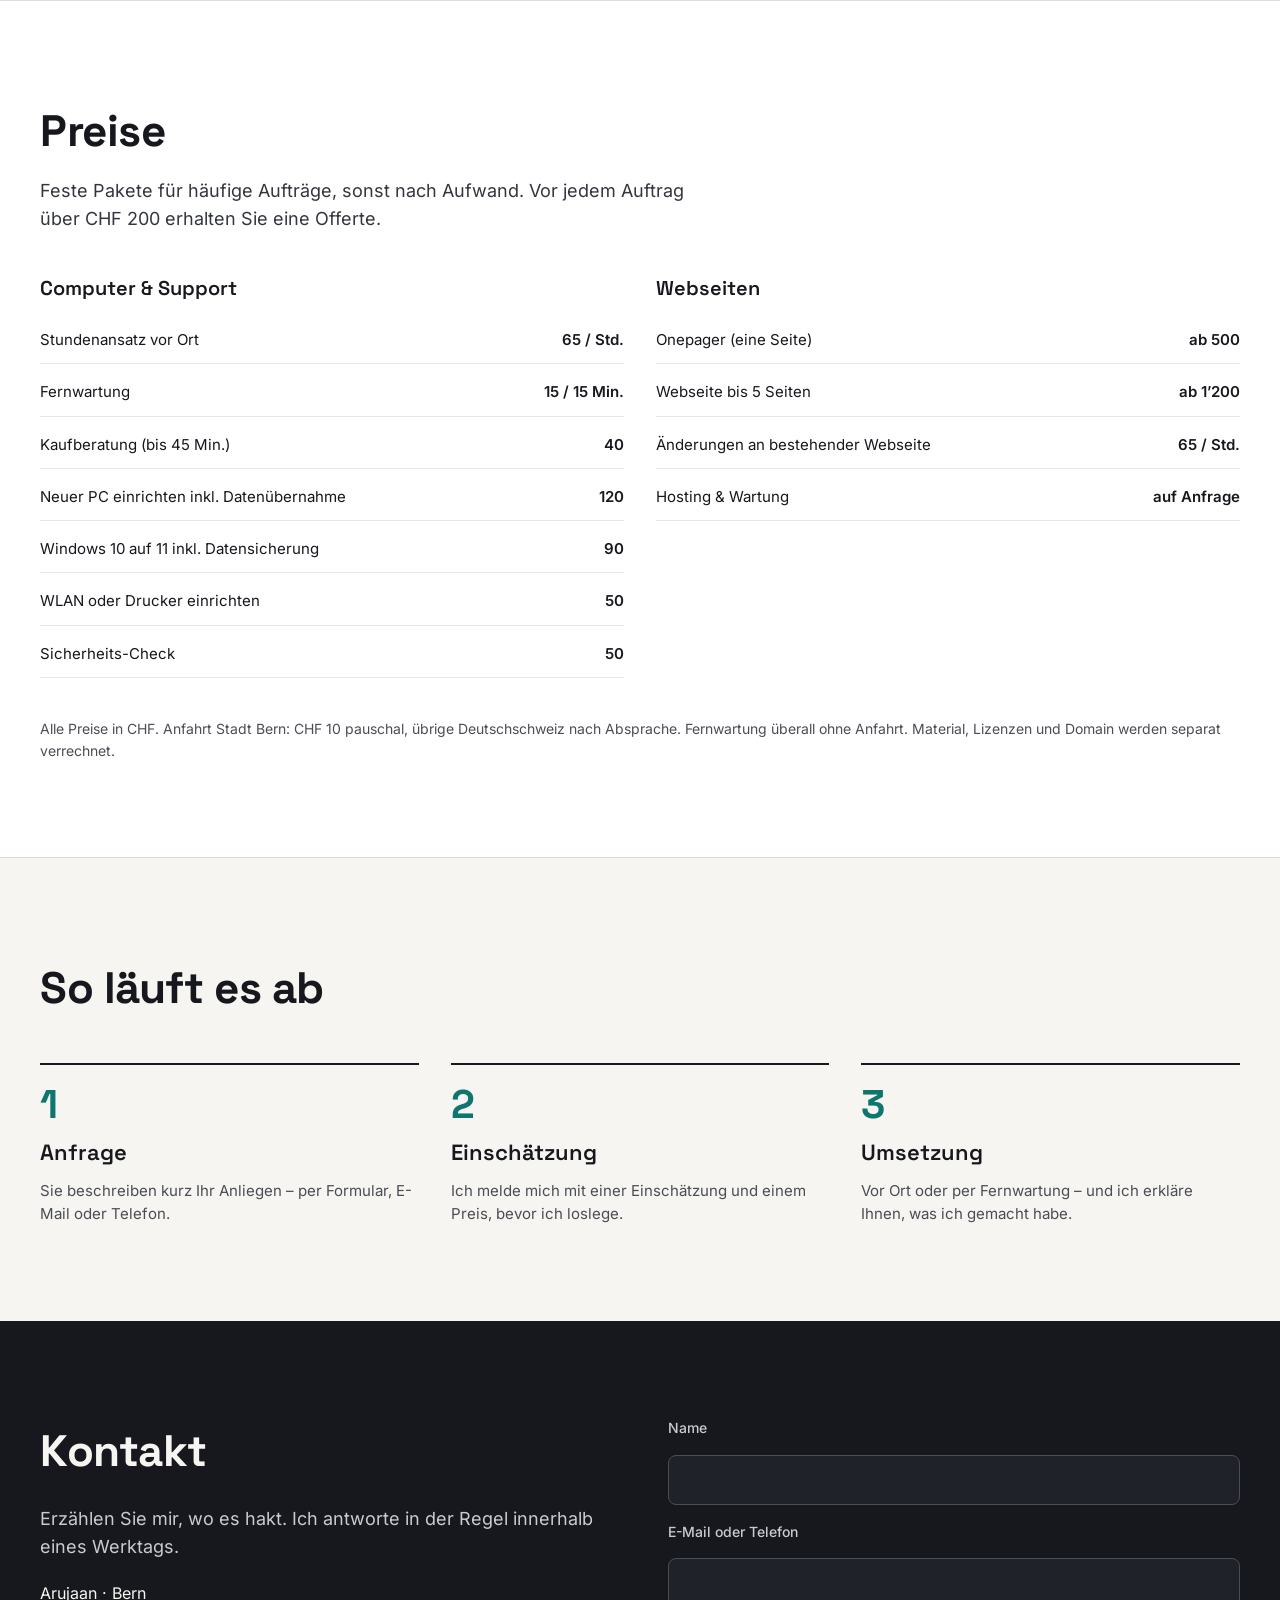
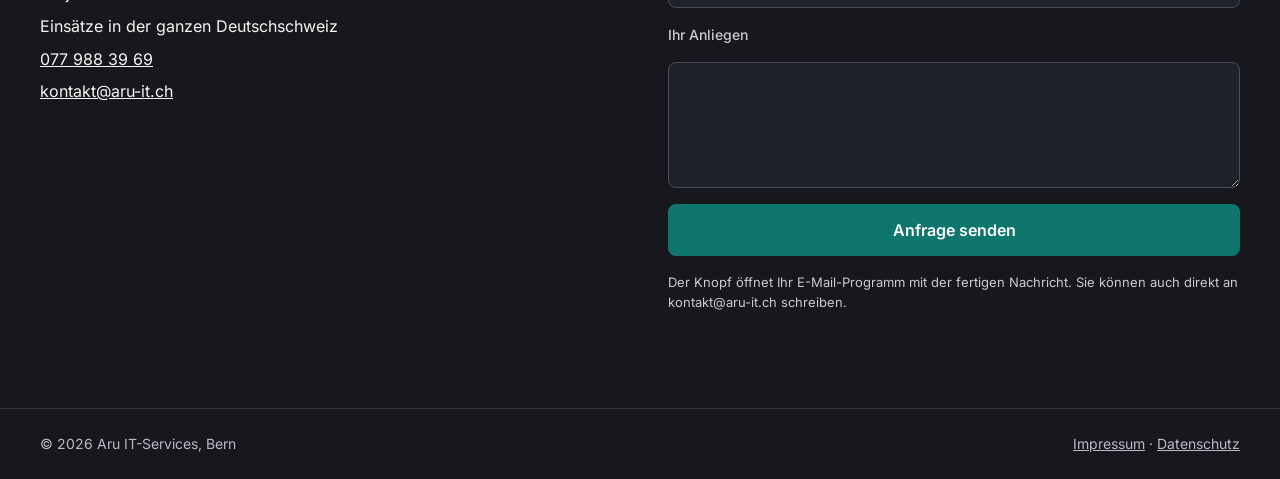
==== commit 93bba89d: "Einsatzgebiet auf ganze Deutschschweiz erweitert Hero, Info-Karte, Leistungstext, Anfahrtshinweis, K" ====
--- a/index.html
+++ b/index.html
@@ -3,8 +3,8 @@
 <head>
 <meta charset="utf-8">
 <meta name="viewport" content="width=device-width, initial-scale=1">
-<title>Aru IT-Services – IT-Hilfe in Bern</title>
-<meta name="description" content="Persönliche IT-Hilfe für Privatpersonen in Bern: neuer Computer, Hilfe bei Problemen, Windows-Umstellung, WLAN und Backup – und Webseiten für Selbständige.">
+<title>Aru IT-Services – IT-Hilfe in der ganzen Deutschschweiz</title>
+<meta name="description" content="Persönliche IT-Hilfe für Privatpersonen in der ganzen Deutschschweiz: neuer Computer, Hilfe bei Problemen, Windows-Umstellung, WLAN und Backup – und Webseiten für Selbständige.">
 <link rel="stylesheet" href="/fonts/fonts.css">
 <link rel="icon" href="/favicon.svg" type="image/svg+xml">
 <link rel="icon" href="/favicon-32.png" sizes="32x32" type="image/png">
@@ -60,7 +60,7 @@
 
 <section id="top" style="max-width: 1200px; margin: 0 auto; padding: 96px 24px 80px; display: grid; grid-template-columns: repeat(auto-fit, minmax(min(320px, 100%), 1fr)); gap: 56px; align-items: center">
 <div style="display: flex; flex-direction: column; gap: 24px">
-<p style="margin: 0; font-size: 14px; font-weight: 600; letter-spacing: 0.08em; text-transform: uppercase; color: #4A4D55">IT-Hilfe für Privatpersonen · Bern</p>
+<p style="margin: 0; font-size: 14px; font-weight: 600; letter-spacing: 0.08em; text-transform: uppercase; color: #4A4D55">IT-Hilfe für Privatpersonen · ganze Deutschschweiz</p>
 <h1 style="margin: 0; font-family: 'Space Grotesk', sans-serif; font-weight: 700; font-size: 64px; line-height: 1.05; letter-spacing: -0.02em">Ihre IT läuft.<br>Sie verstehen sie.</h1>
 <p style="margin: 0; font-size: 19px; max-width: 520px; color: #33363D">Vom neuen Computer über WLAN und Drucker bis zur Windows-Umstellung – persönlich, verständlich erklärt und fair im Preis. Auf Deutsch, Englisch oder Tamil.</p>
 <div style="display: flex; flex-wrap: wrap; gap: 12px">
@@ -76,7 +76,7 @@
 </div>
 <div style="height: 1px; background: #33363D"></div>
 <div class="rate-facts" style="display: grid; grid-template-columns: repeat(3, minmax(0, 1fr)); gap: 16px">
-<div style="display: flex; flex-direction: column; gap: 4px"><span style="font-family: 'Space Grotesk', sans-serif; font-size: 22px; font-weight: 600">Vor Ort</span><span style="font-size: 14px; color: #B9BCC4">Region Bern</span></div>
+<div style="display: flex; flex-direction: column; gap: 4px"><span style="font-family: 'Space Grotesk', sans-serif; font-size: 22px; font-weight: 600">Vor Ort</span><span style="font-size: 14px; color: #B9BCC4">ganze Deutschschweiz</span></div>
 <div style="display: flex; flex-direction: column; gap: 4px"><span style="font-family: 'Space Grotesk', sans-serif; font-size: 22px; font-weight: 600">Remote</span><span style="font-size: 14px; color: #B9BCC4">per Fernwartung</span></div>
 <div style="display: flex; flex-direction: column; gap: 4px"><span style="font-family: 'Space Grotesk', sans-serif; font-size: 22px; font-weight: 600">DE · EN · தமிழ்</span><span style="font-size: 14px; color: #B9BCC4">drei Sprachen</span></div>
 </div>
@@ -96,7 +96,7 @@
 <section id="leistungen" style="max-width: 1200px; margin: 0 auto; padding: 96px 24px; display: flex; flex-direction: column; gap: 40px">
 <div style="display: flex; flex-direction: column; gap: 12px; max-width: 680px">
 <h2 style="margin: 0; font-family: 'Space Grotesk', sans-serif; font-size: 44px; font-weight: 700; letter-spacing: -0.01em">Leistungen</h2>
-<p style="margin: 0; font-size: 18px; color: #33363D">Für Privatpersonen in Bern und Umgebung – und Webseiten für Selbständige.</p>
+<p style="margin: 0; font-size: 18px; color: #33363D">Für Privatpersonen in der ganzen Deutschschweiz – und Webseiten für Selbständige.</p>
 </div>
 <div style="display: grid; grid-template-columns: repeat(auto-fill, minmax(300px, 1fr)); gap: 20px">
 
@@ -187,7 +187,7 @@
 </div>
 </div>
 </div>
-<p style="margin: 0; font-size: 14px; color: #4A4D55">Alle Preise in CHF. Anfahrt Stadt Bern: CHF 10 pauschal, Umgebung nach Absprache. Material, Lizenzen und Domain werden separat verrechnet.</p>
+<p style="margin: 0; font-size: 14px; color: #4A4D55">Alle Preise in CHF. Anfahrt Stadt Bern: CHF 10 pauschal, übrige Deutschschweiz nach Absprache. Fernwartung überall ohne Anfahrt. Material, Lizenzen und Domain werden separat verrechnet.</p>
 </div>
 </section>
 
@@ -219,6 +219,7 @@
 <p style="margin: 0; font-size: 18px; color: #C9CBD1">Erzählen Sie mir, wo es hakt. Ich antworte in der Regel innerhalb eines Werktags.</p>
 <div style="display: flex; flex-direction: column; gap: 8px; font-size: 16px">
 <span>Arujaan · Bern</span>
+<span>Einsätze in der ganzen Deutschschweiz</span>
 <a href="tel:+41779883969" style="color: #F6F5F1">077 988 39 69</a>
 <a href="mailto:kontakt@aru-it.ch" style="color: #F6F5F1">kontakt@aru-it.ch</a>
 </div>
@@ -258,10 +259,10 @@
 </div>
 <script>
 (function () {
-  var EN = {"Leistungen": "Services", "Preise": "Prices", "Ablauf": "How it works", "Kontakt": "Contact", "Termin anfragen": "Book an appointment", "IT-Hilfe für Privatpersonen · Bern": "IT help for private customers · Bern", "Ihre IT läuft.": "Your IT works.", "Sie verstehen sie.": "And you understand it.", "Vom neuen Computer über WLAN und Drucker bis zur Windows-Umstellung – persönlich, verständlich erklärt und fair im Preis. Auf Deutsch, Englisch oder Tamil.": "From a new computer to Wi-Fi, printers and upgrading Windows – personal, clearly explained and fairly priced. In German, English or Tamil.", "Kostenlos anfragen": "Free enquiry", "Preise ansehen": "See prices", "Stundenansatz": "Hourly rate", "pro Stunde · faire Preise, Abrechnung pro 15 Min.": "per hour · fair prices, billed per 15 min.", "Vor Ort": "On site", "Region Bern": "Bern area", "Remote": "Remote", "per Fernwartung": "via remote support", "drei Sprachen": "three languages", "Noch Windows 10? Seit dem 13. Oktober 2026 gibt es keine Sicherheitsupdates mehr.": "Still on Windows 10? Since 13 October 2026 there are no more security updates.", "Ich prüfe Ihr Gerät und stelle auf Windows 11 oder Linux um – inklusive Datensicherung.": "I check your device and move it to Windows 11 or Linux – including a backup of your data.", "Umstellung anfragen": "Request an upgrade", "Für Privatpersonen in Bern und Umgebung – und Webseiten für Selbständige.": "For private customers in and around Bern – and websites for the self-employed.", "Neuer Computer": "New computer", "Kaufberatung, Einrichten und Übernahme Ihrer Daten vom alten Gerät – fertig zum Loslegen.": "Buying advice, setup and transfer of your data from your old device – ready to go.", "Hilfe bei Problemen": "Help with problems", "Langsamer PC, Fehlermeldungen, E-Mail, Handy oder Tablet: Ich finde die Ursache und erkläre sie Ihnen.": "Slow PC, error messages, email, phone or tablet: I find the cause and explain it to you.", "Sicherheit & Windows-Umstellung": "Security & Windows upgrade", "Umstieg von Windows 10 auf 11, Viren-Check und sichere Passwörter.": "Upgrade from Windows 10 to 11, virus check and secure passwords.", "WLAN, Drucker & Backup": "Wi-Fi, printers & backup", "Stabiles Internet zuhause, Drucker einrichten und Ihre Fotos sicher aufbewahren.": "Reliable internet at home, printer setup and keeping your photos safe.", "Webseiten für Selbständige": "Websites for the self-employed", "Moderne, mobilfreundliche Webseite für Ihr kleines Geschäft – inklusive Domain und E-Mail-Adresse.": "A modern, mobile-friendly website for your small business – including domain and email address.", "Feste Pakete für häufige Aufträge, sonst nach Aufwand. Vor jedem Auftrag über CHF 200 erhalten Sie eine Offerte.": "Fixed packages for common jobs, otherwise billed by time. For any job over CHF 200 you get a quote first.", "Computer & Support": "Computer & support", "Stundenansatz vor Ort": "Hourly rate on site", "65 / Std.": "65 / hr", "Fernwartung": "Remote support", "Kaufberatung (bis 45 Min.)": "Buying advice (up to 45 min.)", "Neuer PC einrichten inkl. Datenübernahme": "New PC setup incl. data transfer", "Windows 10 auf 11 inkl. Datensicherung": "Windows 10 to 11 incl. backup", "WLAN oder Drucker einrichten": "Wi-Fi or printer setup", "Sicherheits-Check": "Security check", "Webseiten": "Websites", "Onepager (eine Seite)": "One-pager (single page)", "ab 500": "from 500", "Webseite bis 5 Seiten": "Website up to 5 pages", "ab 1’200": "from 1’200", "Änderungen an bestehender Webseite": "Changes to an existing website", "Hosting & Wartung": "Hosting & maintenance", "auf Anfrage": "on request", "Alle Preise in CHF. Anfahrt Stadt Bern: CHF 10 pauschal, Umgebung nach Absprache. Material, Lizenzen und Domain werden separat verrechnet.": "All prices in CHF. Travel within the city of Bern: CHF 10 flat, surrounding area by arrangement. Hardware, licences and domains are charged separately.", "So läuft es ab": "How it works", "Anfrage": "Enquiry", "Sie beschreiben kurz Ihr Anliegen – per Formular, E-Mail oder Telefon.": "You briefly describe what you need – by form, email or phone.", "Einschätzung": "Assessment", "Ich melde mich mit einer Einschätzung und einem Preis, bevor ich loslege.": "I get back to you with an assessment and a price before I start.", "Umsetzung": "Getting it done", "Vor Ort oder per Fernwartung – und ich erkläre Ihnen, was ich gemacht habe.": "On site or remotely – and I explain what I did.", "Erzählen Sie mir, wo es hakt. Ich antworte in der Regel innerhalb eines Werktags.": "Tell me what the problem is. I usually reply within one working day.", "E-Mail oder Telefon": "Email or phone", "Ihr Anliegen": "Your request", "Anfrage senden": "Send enquiry", "Der Knopf öffnet Ihr E-Mail-Programm mit der fertigen Nachricht. Sie können auch direkt an kontakt@aru-it.ch schreiben.": "The button opens your email app with the message ready to send. You can also write directly to kontakt@aru-it.ch.", "Impressum": "Legal notice", "Datenschutz": "Privacy policy"};
+  var EN = {"Leistungen": "Services", "Preise": "Prices", "Ablauf": "How it works", "Kontakt": "Contact", "Termin anfragen": "Book an appointment", "IT-Hilfe für Privatpersonen · ganze Deutschschweiz": "IT help for private customers · all of German-speaking Switzerland", "Ihre IT läuft.": "Your IT works.", "Sie verstehen sie.": "And you understand it.", "Vom neuen Computer über WLAN und Drucker bis zur Windows-Umstellung – persönlich, verständlich erklärt und fair im Preis. Auf Deutsch, Englisch oder Tamil.": "From a new computer to Wi-Fi, printers and upgrading Windows – personal, clearly explained and fairly priced. In German, English or Tamil.", "Kostenlos anfragen": "Free enquiry", "Preise ansehen": "See prices", "Stundenansatz": "Hourly rate", "pro Stunde · faire Preise, Abrechnung pro 15 Min.": "per hour · fair prices, billed per 15 min.", "Vor Ort": "On site", "ganze Deutschschweiz": "all of German-speaking Switzerland", "Remote": "Remote", "per Fernwartung": "via remote support", "drei Sprachen": "three languages", "Noch Windows 10? Seit dem 13. Oktober 2026 gibt es keine Sicherheitsupdates mehr.": "Still on Windows 10? Since 13 October 2026 there are no more security updates.", "Ich prüfe Ihr Gerät und stelle auf Windows 11 oder Linux um – inklusive Datensicherung.": "I check your device and move it to Windows 11 or Linux – including a backup of your data.", "Umstellung anfragen": "Request an upgrade", "Für Privatpersonen in der ganzen Deutschschweiz – und Webseiten für Selbständige.": "For private customers across German-speaking Switzerland – and websites for the self-employed.", "Neuer Computer": "New computer", "Kaufberatung, Einrichten und Übernahme Ihrer Daten vom alten Gerät – fertig zum Loslegen.": "Buying advice, setup and transfer of your data from your old device – ready to go.", "Hilfe bei Problemen": "Help with problems", "Langsamer PC, Fehlermeldungen, E-Mail, Handy oder Tablet: Ich finde die Ursache und erkläre sie Ihnen.": "Slow PC, error messages, email, phone or tablet: I find the cause and explain it to you.", "Sicherheit & Windows-Umstellung": "Security & Windows upgrade", "Umstieg von Windows 10 auf 11, Viren-Check und sichere Passwörter.": "Upgrade from Windows 10 to 11, virus check and secure passwords.", "WLAN, Drucker & Backup": "Wi-Fi, printers & backup", "Stabiles Internet zuhause, Drucker einrichten und Ihre Fotos sicher aufbewahren.": "Reliable internet at home, printer setup and keeping your photos safe.", "Webseiten für Selbständige": "Websites for the self-employed", "Moderne, mobilfreundliche Webseite für Ihr kleines Geschäft – inklusive Domain und E-Mail-Adresse.": "A modern, mobile-friendly website for your small business – including domain and email address.", "Feste Pakete für häufige Aufträge, sonst nach Aufwand. Vor jedem Auftrag über CHF 200 erhalten Sie eine Offerte.": "Fixed packages for common jobs, otherwise billed by time. For any job over CHF 200 you get a quote first.", "Computer & Support": "Computer & support", "Stundenansatz vor Ort": "Hourly rate on site", "65 / Std.": "65 / hr", "Fernwartung": "Remote support", "Kaufberatung (bis 45 Min.)": "Buying advice (up to 45 min.)", "Neuer PC einrichten inkl. Datenübernahme": "New PC setup incl. data transfer", "Windows 10 auf 11 inkl. Datensicherung": "Windows 10 to 11 incl. backup", "WLAN oder Drucker einrichten": "Wi-Fi or printer setup", "Sicherheits-Check": "Security check", "Webseiten": "Websites", "Onepager (eine Seite)": "One-pager (single page)", "ab 500": "from 500", "Webseite bis 5 Seiten": "Website up to 5 pages", "ab 1’200": "from 1’200", "Änderungen an bestehender Webseite": "Changes to an existing website", "Hosting & Wartung": "Hosting & maintenance", "auf Anfrage": "on request", "Alle Preise in CHF. Anfahrt Stadt Bern: CHF 10 pauschal, übrige Deutschschweiz nach Absprache. Fernwartung überall ohne Anfahrt. Material, Lizenzen und Domain werden separat verrechnet.": "All prices in CHF. Travel within the city of Bern: CHF 10 flat, rest of German-speaking Switzerland by arrangement. Remote support everywhere with no travel. Hardware, licences and domains are charged separately.", "So läuft es ab": "How it works", "Anfrage": "Enquiry", "Sie beschreiben kurz Ihr Anliegen – per Formular, E-Mail oder Telefon.": "You briefly describe what you need – by form, email or phone.", "Einschätzung": "Assessment", "Ich melde mich mit einer Einschätzung und einem Preis, bevor ich loslege.": "I get back to you with an assessment and a price before I start.", "Umsetzung": "Getting it done", "Vor Ort oder per Fernwartung – und ich erkläre Ihnen, was ich gemacht habe.": "On site or remotely – and I explain what I did.", "Erzählen Sie mir, wo es hakt. Ich antworte in der Regel innerhalb eines Werktags.": "Tell me what the problem is. I usually reply within one working day.", "E-Mail oder Telefon": "Email or phone", "Ihr Anliegen": "Your request", "Anfrage senden": "Send enquiry", "Der Knopf öffnet Ihr E-Mail-Programm mit der fertigen Nachricht. Sie können auch direkt an kontakt@aru-it.ch schreiben.": "The button opens your email app with the message ready to send. You can also write directly to kontakt@aru-it.ch.", "Einsätze in der ganzen Deutschschweiz": "Serving all of German-speaking Switzerland", "Impressum": "Legal notice", "Datenschutz": "Privacy policy"};
   var META = {
     de: { title: document.title, desc: document.querySelector('meta[name=description]').content },
-    en: { title: 'Aru IT-Services – IT help in Bern', desc: 'Personal IT help for private customers in Bern: new computers, troubleshooting, Windows upgrades, Wi-Fi and backup – and websites for the self-employed.' }
+    en: { title: 'Aru IT-Services – IT help across German-speaking Switzerland', desc: 'Personal IT help for private customers across German-speaking Switzerland: new computers, troubleshooting, Windows upgrades, Wi-Fi and backup – and websites for the self-employed.' }
   };
   var nodes = [];
   var walker = document.createTreeWalker(document.body, NodeFilter.SHOW_TEXT, {
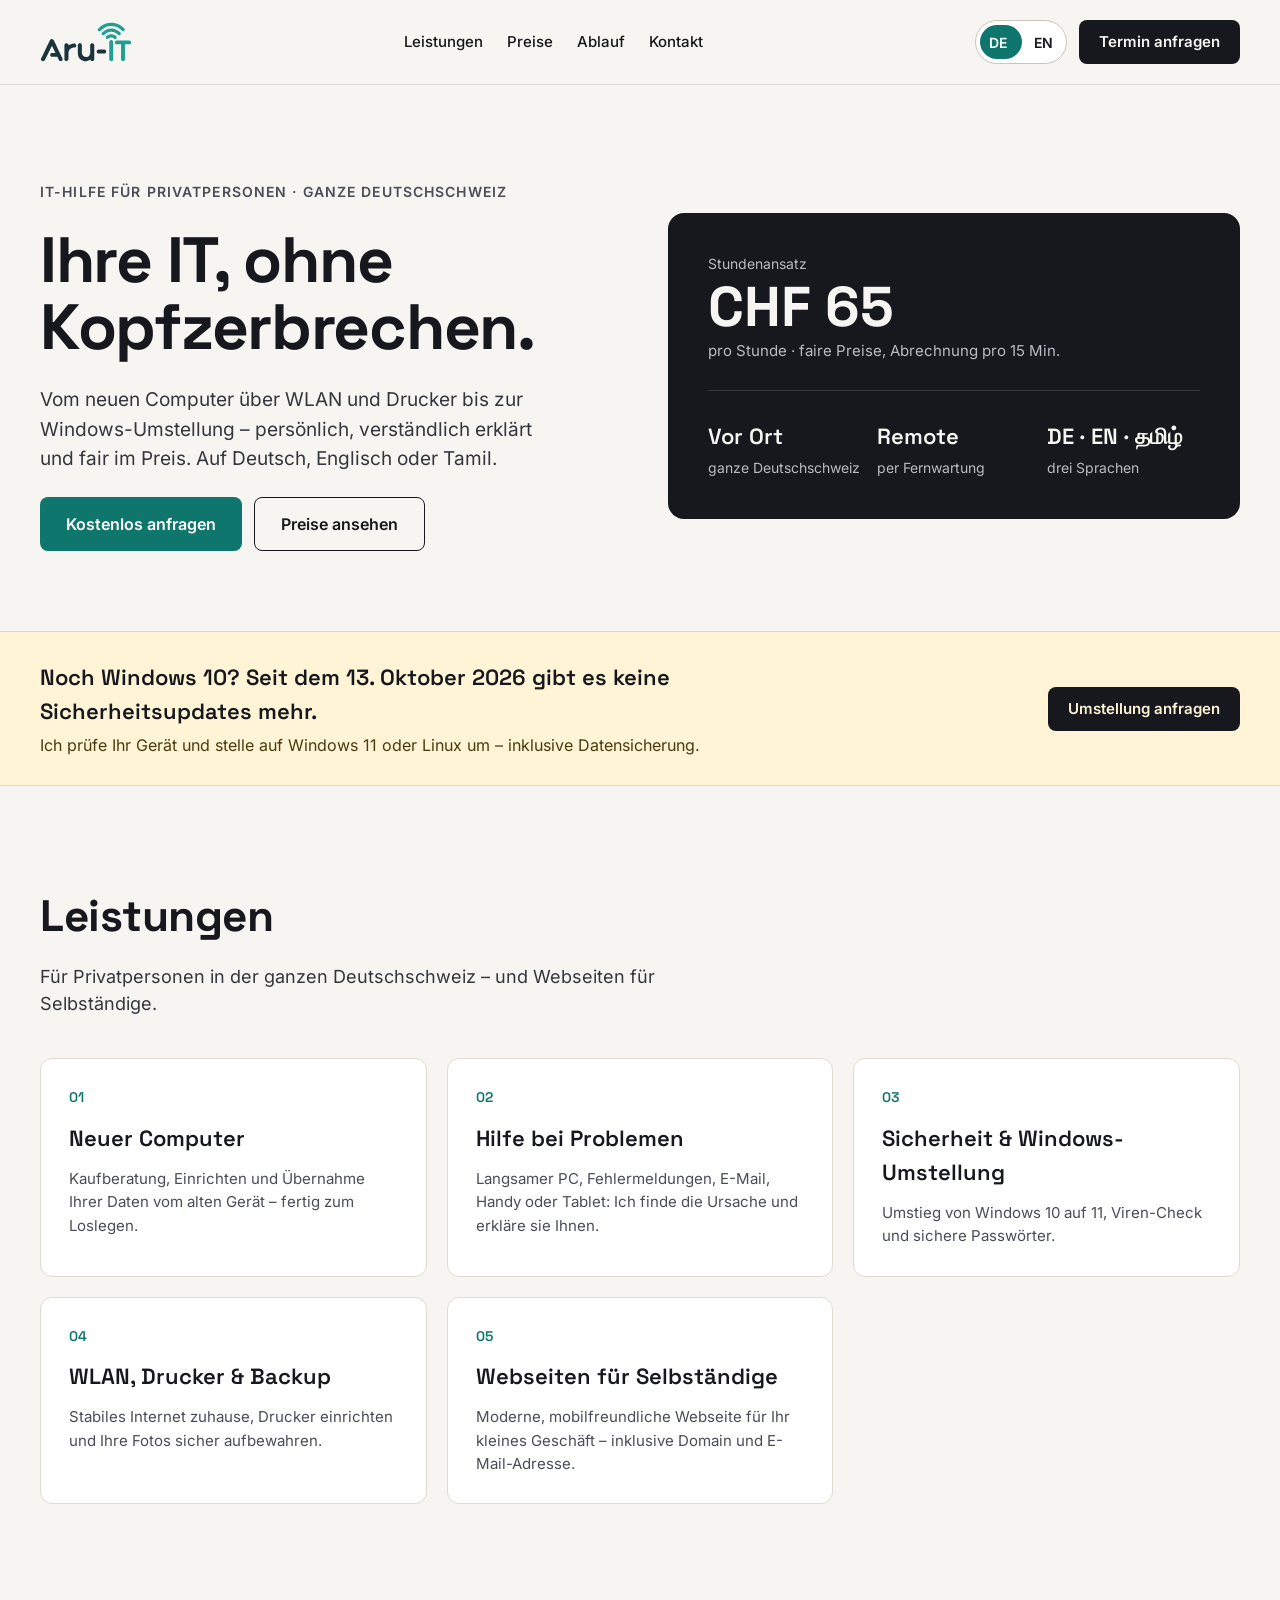
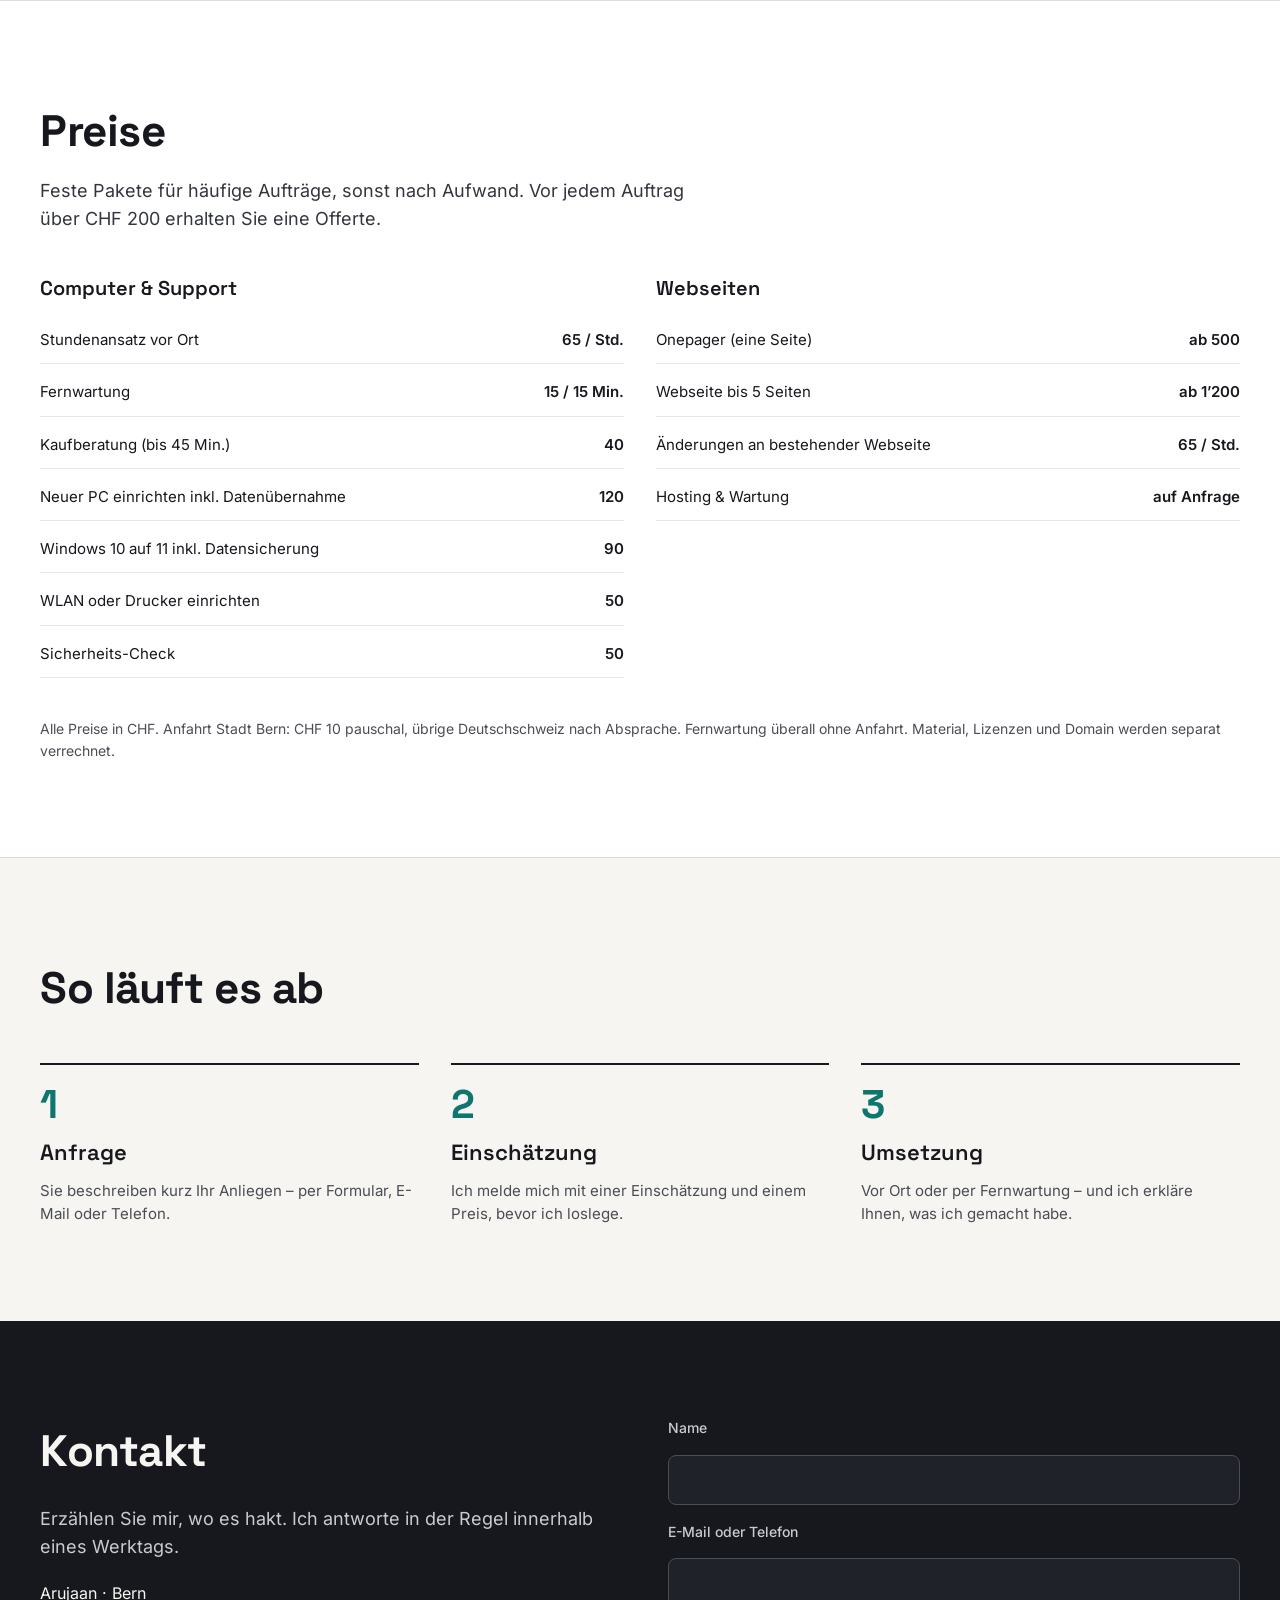
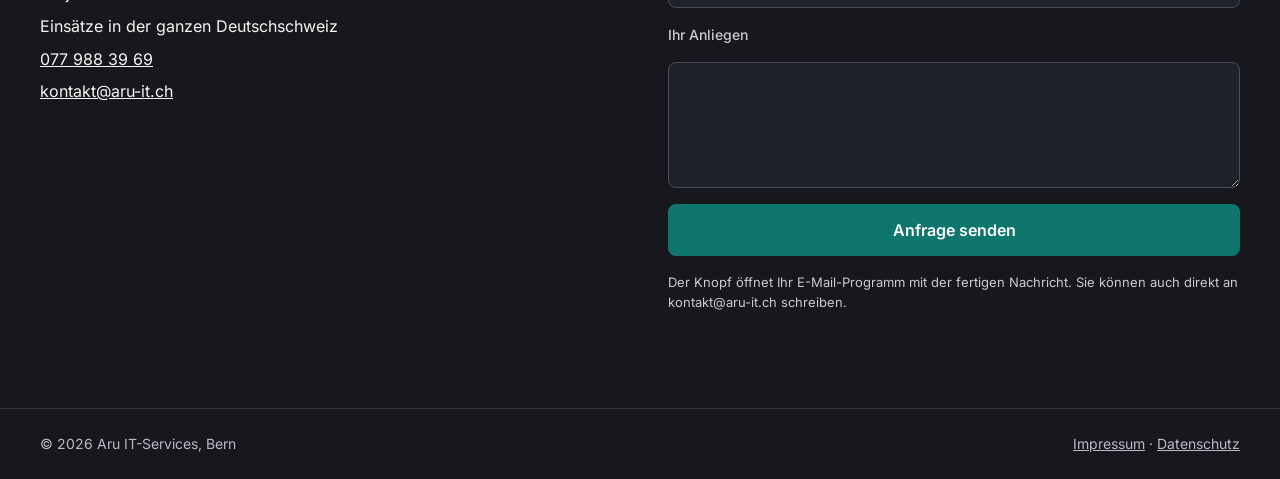
==== commit 10eb1763: "Neuer Haupttitel: «Ihre IT, ohne Kopfzerbrechen.» Ersetzt «Ihre IT läuft. Sie verstehen sie.» – auf " ====
--- a/index.html
+++ b/index.html
@@ -61,7 +61,7 @@
 <section id="top" style="max-width: 1200px; margin: 0 auto; padding: 96px 24px 80px; display: grid; grid-template-columns: repeat(auto-fit, minmax(min(320px, 100%), 1fr)); gap: 56px; align-items: center">
 <div style="display: flex; flex-direction: column; gap: 24px">
 <p style="margin: 0; font-size: 14px; font-weight: 600; letter-spacing: 0.08em; text-transform: uppercase; color: #4A4D55">IT-Hilfe für Privatpersonen · ganze Deutschschweiz</p>
-<h1 style="margin: 0; font-family: 'Space Grotesk', sans-serif; font-weight: 700; font-size: 64px; line-height: 1.05; letter-spacing: -0.02em">Ihre IT läuft.<br>Sie verstehen sie.</h1>
+<h1 style="margin: 0; font-family: 'Space Grotesk', sans-serif; font-weight: 700; font-size: 64px; line-height: 1.05; letter-spacing: -0.02em">Ihre IT, ohne Kopfzerbrechen.</h1>
 <p style="margin: 0; font-size: 19px; max-width: 520px; color: #33363D">Vom neuen Computer über WLAN und Drucker bis zur Windows-Umstellung – persönlich, verständlich erklärt und fair im Preis. Auf Deutsch, Englisch oder Tamil.</p>
 <div style="display: flex; flex-wrap: wrap; gap: 12px">
 <a href="#kontakt" style="display: inline-flex; align-items: center; min-height: 52px; padding: 0 26px; border-radius: 8px; background: #0F766E; color: #FFFFFF; text-decoration: none; font-weight: 600; font-size: 16px">Kostenlos anfragen</a>
@@ -259,7 +259,7 @@
 </div>
 <script>
 (function () {
-  var EN = {"Leistungen": "Services", "Preise": "Prices", "Ablauf": "How it works", "Kontakt": "Contact", "Termin anfragen": "Book an appointment", "IT-Hilfe für Privatpersonen · ganze Deutschschweiz": "IT help for private customers · all of German-speaking Switzerland", "Ihre IT läuft.": "Your IT works.", "Sie verstehen sie.": "And you understand it.", "Vom neuen Computer über WLAN und Drucker bis zur Windows-Umstellung – persönlich, verständlich erklärt und fair im Preis. Auf Deutsch, Englisch oder Tamil.": "From a new computer to Wi-Fi, printers and upgrading Windows – personal, clearly explained and fairly priced. In German, English or Tamil.", "Kostenlos anfragen": "Free enquiry", "Preise ansehen": "See prices", "Stundenansatz": "Hourly rate", "pro Stunde · faire Preise, Abrechnung pro 15 Min.": "per hour · fair prices, billed per 15 min.", "Vor Ort": "On site", "ganze Deutschschweiz": "all of German-speaking Switzerland", "Remote": "Remote", "per Fernwartung": "via remote support", "drei Sprachen": "three languages", "Noch Windows 10? Seit dem 13. Oktober 2026 gibt es keine Sicherheitsupdates mehr.": "Still on Windows 10? Since 13 October 2026 there are no more security updates.", "Ich prüfe Ihr Gerät und stelle auf Windows 11 oder Linux um – inklusive Datensicherung.": "I check your device and move it to Windows 11 or Linux – including a backup of your data.", "Umstellung anfragen": "Request an upgrade", "Für Privatpersonen in der ganzen Deutschschweiz – und Webseiten für Selbständige.": "For private customers across German-speaking Switzerland – and websites for the self-employed.", "Neuer Computer": "New computer", "Kaufberatung, Einrichten und Übernahme Ihrer Daten vom alten Gerät – fertig zum Loslegen.": "Buying advice, setup and transfer of your data from your old device – ready to go.", "Hilfe bei Problemen": "Help with problems", "Langsamer PC, Fehlermeldungen, E-Mail, Handy oder Tablet: Ich finde die Ursache und erkläre sie Ihnen.": "Slow PC, error messages, email, phone or tablet: I find the cause and explain it to you.", "Sicherheit & Windows-Umstellung": "Security & Windows upgrade", "Umstieg von Windows 10 auf 11, Viren-Check und sichere Passwörter.": "Upgrade from Windows 10 to 11, virus check and secure passwords.", "WLAN, Drucker & Backup": "Wi-Fi, printers & backup", "Stabiles Internet zuhause, Drucker einrichten und Ihre Fotos sicher aufbewahren.": "Reliable internet at home, printer setup and keeping your photos safe.", "Webseiten für Selbständige": "Websites for the self-employed", "Moderne, mobilfreundliche Webseite für Ihr kleines Geschäft – inklusive Domain und E-Mail-Adresse.": "A modern, mobile-friendly website for your small business – including domain and email address.", "Feste Pakete für häufige Aufträge, sonst nach Aufwand. Vor jedem Auftrag über CHF 200 erhalten Sie eine Offerte.": "Fixed packages for common jobs, otherwise billed by time. For any job over CHF 200 you get a quote first.", "Computer & Support": "Computer & support", "Stundenansatz vor Ort": "Hourly rate on site", "65 / Std.": "65 / hr", "Fernwartung": "Remote support", "Kaufberatung (bis 45 Min.)": "Buying advice (up to 45 min.)", "Neuer PC einrichten inkl. Datenübernahme": "New PC setup incl. data transfer", "Windows 10 auf 11 inkl. Datensicherung": "Windows 10 to 11 incl. backup", "WLAN oder Drucker einrichten": "Wi-Fi or printer setup", "Sicherheits-Check": "Security check", "Webseiten": "Websites", "Onepager (eine Seite)": "One-pager (single page)", "ab 500": "from 500", "Webseite bis 5 Seiten": "Website up to 5 pages", "ab 1’200": "from 1’200", "Änderungen an bestehender Webseite": "Changes to an existing website", "Hosting & Wartung": "Hosting & maintenance", "auf Anfrage": "on request", "Alle Preise in CHF. Anfahrt Stadt Bern: CHF 10 pauschal, übrige Deutschschweiz nach Absprache. Fernwartung überall ohne Anfahrt. Material, Lizenzen und Domain werden separat verrechnet.": "All prices in CHF. Travel within the city of Bern: CHF 10 flat, rest of German-speaking Switzerland by arrangement. Remote support everywhere with no travel. Hardware, licences and domains are charged separately.", "So läuft es ab": "How it works", "Anfrage": "Enquiry", "Sie beschreiben kurz Ihr Anliegen – per Formular, E-Mail oder Telefon.": "You briefly describe what you need – by form, email or phone.", "Einschätzung": "Assessment", "Ich melde mich mit einer Einschätzung und einem Preis, bevor ich loslege.": "I get back to you with an assessment and a price before I start.", "Umsetzung": "Getting it done", "Vor Ort oder per Fernwartung – und ich erkläre Ihnen, was ich gemacht habe.": "On site or remotely – and I explain what I did.", "Erzählen Sie mir, wo es hakt. Ich antworte in der Regel innerhalb eines Werktags.": "Tell me what the problem is. I usually reply within one working day.", "E-Mail oder Telefon": "Email or phone", "Ihr Anliegen": "Your request", "Anfrage senden": "Send enquiry", "Der Knopf öffnet Ihr E-Mail-Programm mit der fertigen Nachricht. Sie können auch direkt an kontakt@aru-it.ch schreiben.": "The button opens your email app with the message ready to send. You can also write directly to kontakt@aru-it.ch.", "Einsätze in der ganzen Deutschschweiz": "Serving all of German-speaking Switzerland", "Impressum": "Legal notice", "Datenschutz": "Privacy policy"};
+  var EN = {"Leistungen": "Services", "Preise": "Prices", "Ablauf": "How it works", "Kontakt": "Contact", "Termin anfragen": "Book an appointment", "IT-Hilfe für Privatpersonen · ganze Deutschschweiz": "IT help for private customers · all of German-speaking Switzerland", "Ihre IT, ohne Kopfzerbrechen.": "Your IT, without the headache.", "Vom neuen Computer über WLAN und Drucker bis zur Windows-Umstellung – persönlich, verständlich erklärt und fair im Preis. Auf Deutsch, Englisch oder Tamil.": "From a new computer to Wi-Fi, printers and upgrading Windows – personal, clearly explained and fairly priced. In German, English or Tamil.", "Kostenlos anfragen": "Free enquiry", "Preise ansehen": "See prices", "Stundenansatz": "Hourly rate", "pro Stunde · faire Preise, Abrechnung pro 15 Min.": "per hour · fair prices, billed per 15 min.", "Vor Ort": "On site", "ganze Deutschschweiz": "all of German-speaking Switzerland", "Remote": "Remote", "per Fernwartung": "via remote support", "drei Sprachen": "three languages", "Noch Windows 10? Seit dem 13. Oktober 2026 gibt es keine Sicherheitsupdates mehr.": "Still on Windows 10? Since 13 October 2026 there are no more security updates.", "Ich prüfe Ihr Gerät und stelle auf Windows 11 oder Linux um – inklusive Datensicherung.": "I check your device and move it to Windows 11 or Linux – including a backup of your data.", "Umstellung anfragen": "Request an upgrade", "Für Privatpersonen in der ganzen Deutschschweiz – und Webseiten für Selbständige.": "For private customers across German-speaking Switzerland – and websites for the self-employed.", "Neuer Computer": "New computer", "Kaufberatung, Einrichten und Übernahme Ihrer Daten vom alten Gerät – fertig zum Loslegen.": "Buying advice, setup and transfer of your data from your old device – ready to go.", "Hilfe bei Problemen": "Help with problems", "Langsamer PC, Fehlermeldungen, E-Mail, Handy oder Tablet: Ich finde die Ursache und erkläre sie Ihnen.": "Slow PC, error messages, email, phone or tablet: I find the cause and explain it to you.", "Sicherheit & Windows-Umstellung": "Security & Windows upgrade", "Umstieg von Windows 10 auf 11, Viren-Check und sichere Passwörter.": "Upgrade from Windows 10 to 11, virus check and secure passwords.", "WLAN, Drucker & Backup": "Wi-Fi, printers & backup", "Stabiles Internet zuhause, Drucker einrichten und Ihre Fotos sicher aufbewahren.": "Reliable internet at home, printer setup and keeping your photos safe.", "Webseiten für Selbständige": "Websites for the self-employed", "Moderne, mobilfreundliche Webseite für Ihr kleines Geschäft – inklusive Domain und E-Mail-Adresse.": "A modern, mobile-friendly website for your small business – including domain and email address.", "Feste Pakete für häufige Aufträge, sonst nach Aufwand. Vor jedem Auftrag über CHF 200 erhalten Sie eine Offerte.": "Fixed packages for common jobs, otherwise billed by time. For any job over CHF 200 you get a quote first.", "Computer & Support": "Computer & support", "Stundenansatz vor Ort": "Hourly rate on site", "65 / Std.": "65 / hr", "Fernwartung": "Remote support", "Kaufberatung (bis 45 Min.)": "Buying advice (up to 45 min.)", "Neuer PC einrichten inkl. Datenübernahme": "New PC setup incl. data transfer", "Windows 10 auf 11 inkl. Datensicherung": "Windows 10 to 11 incl. backup", "WLAN oder Drucker einrichten": "Wi-Fi or printer setup", "Sicherheits-Check": "Security check", "Webseiten": "Websites", "Onepager (eine Seite)": "One-pager (single page)", "ab 500": "from 500", "Webseite bis 5 Seiten": "Website up to 5 pages", "ab 1’200": "from 1’200", "Änderungen an bestehender Webseite": "Changes to an existing website", "Hosting & Wartung": "Hosting & maintenance", "auf Anfrage": "on request", "Alle Preise in CHF. Anfahrt Stadt Bern: CHF 10 pauschal, übrige Deutschschweiz nach Absprache. Fernwartung überall ohne Anfahrt. Material, Lizenzen und Domain werden separat verrechnet.": "All prices in CHF. Travel within the city of Bern: CHF 10 flat, rest of German-speaking Switzerland by arrangement. Remote support everywhere with no travel. Hardware, licences and domains are charged separately.", "So läuft es ab": "How it works", "Anfrage": "Enquiry", "Sie beschreiben kurz Ihr Anliegen – per Formular, E-Mail oder Telefon.": "You briefly describe what you need – by form, email or phone.", "Einschätzung": "Assessment", "Ich melde mich mit einer Einschätzung und einem Preis, bevor ich loslege.": "I get back to you with an assessment and a price before I start.", "Umsetzung": "Getting it done", "Vor Ort oder per Fernwartung – und ich erkläre Ihnen, was ich gemacht habe.": "On site or remotely – and I explain what I did.", "Erzählen Sie mir, wo es hakt. Ich antworte in der Regel innerhalb eines Werktags.": "Tell me what the problem is. I usually reply within one working day.", "E-Mail oder Telefon": "Email or phone", "Ihr Anliegen": "Your request", "Anfrage senden": "Send enquiry", "Der Knopf öffnet Ihr E-Mail-Programm mit der fertigen Nachricht. Sie können auch direkt an kontakt@aru-it.ch schreiben.": "The button opens your email app with the message ready to send. You can also write directly to kontakt@aru-it.ch.", "Einsätze in der ganzen Deutschschweiz": "Serving all of German-speaking Switzerland", "Impressum": "Legal notice", "Datenschutz": "Privacy policy"};
   var META = {
     de: { title: document.title, desc: document.querySelector('meta[name=description]').content },
     en: { title: 'Aru IT-Services – IT help across German-speaking Switzerland', desc: 'Personal IT help for private customers across German-speaking Switzerland: new computers, troubleshooting, Windows upgrades, Wi-Fi and backup – and websites for the self-employed.' }
